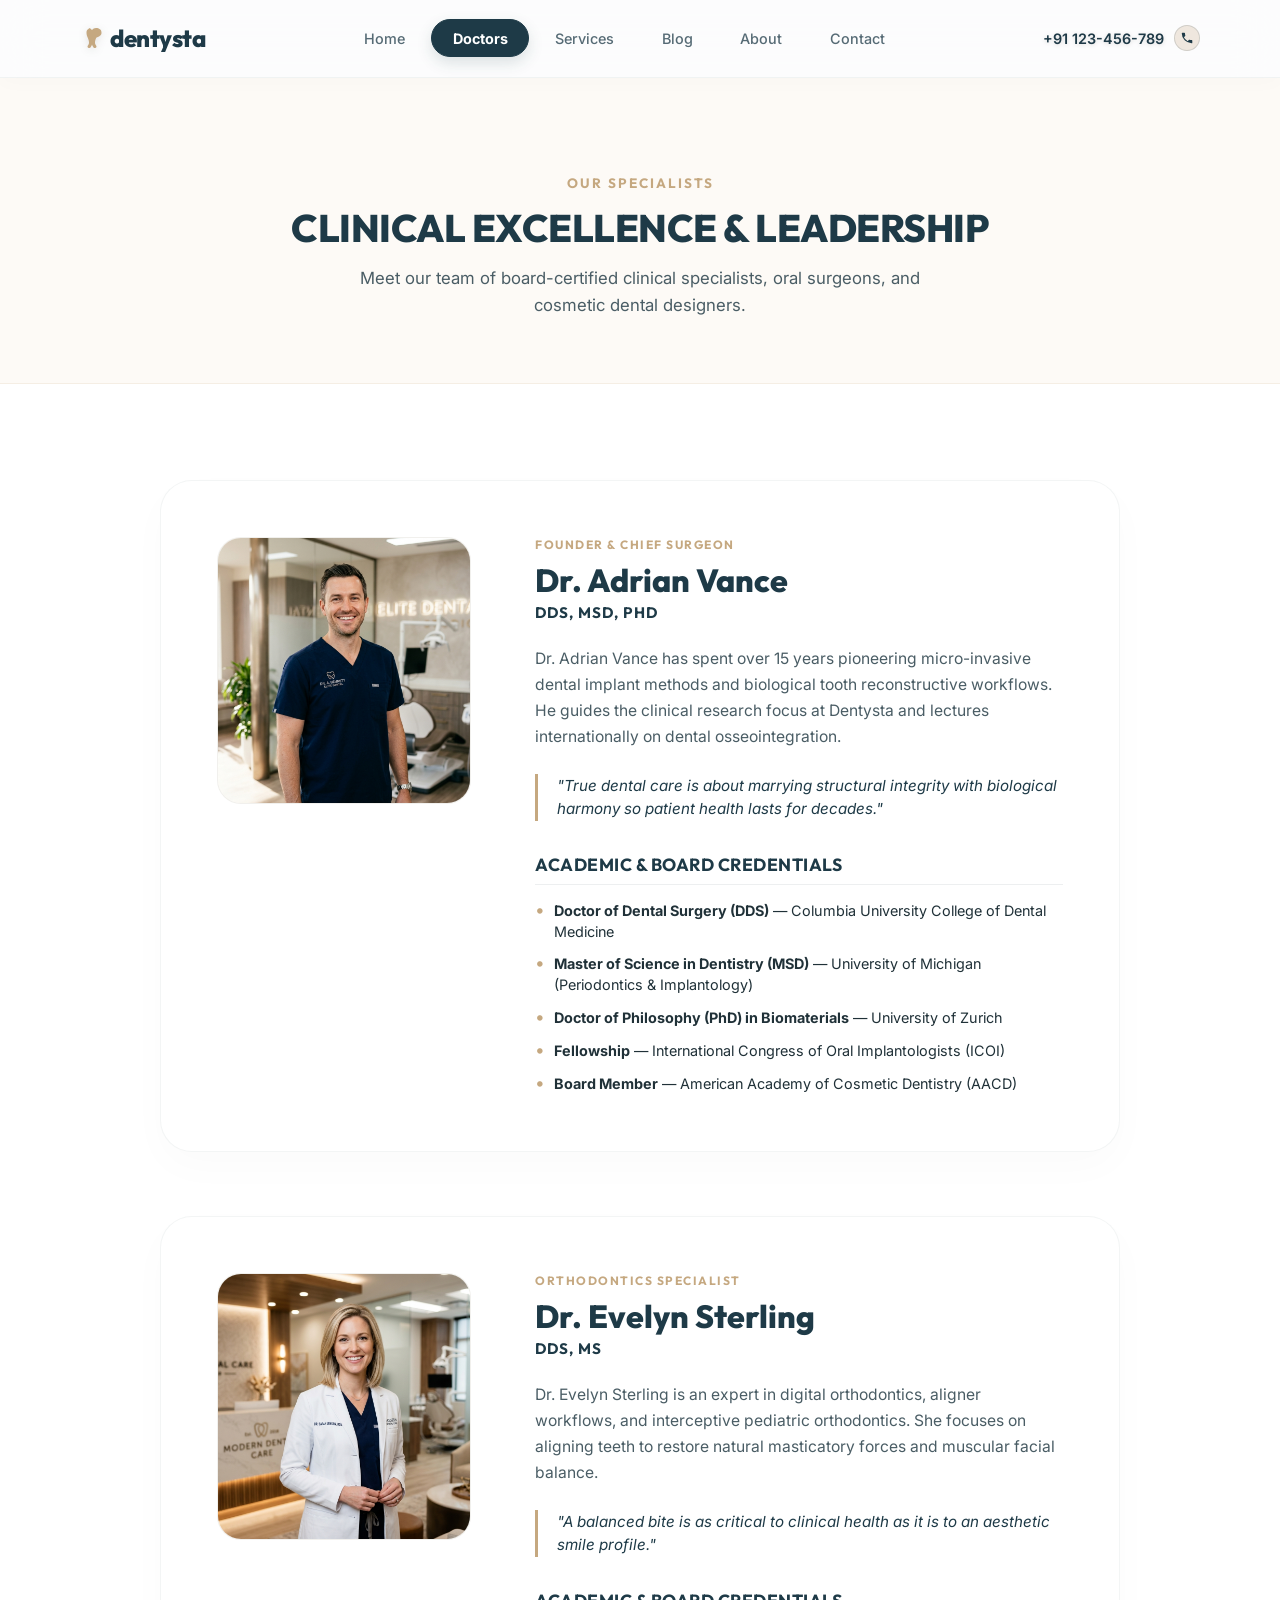
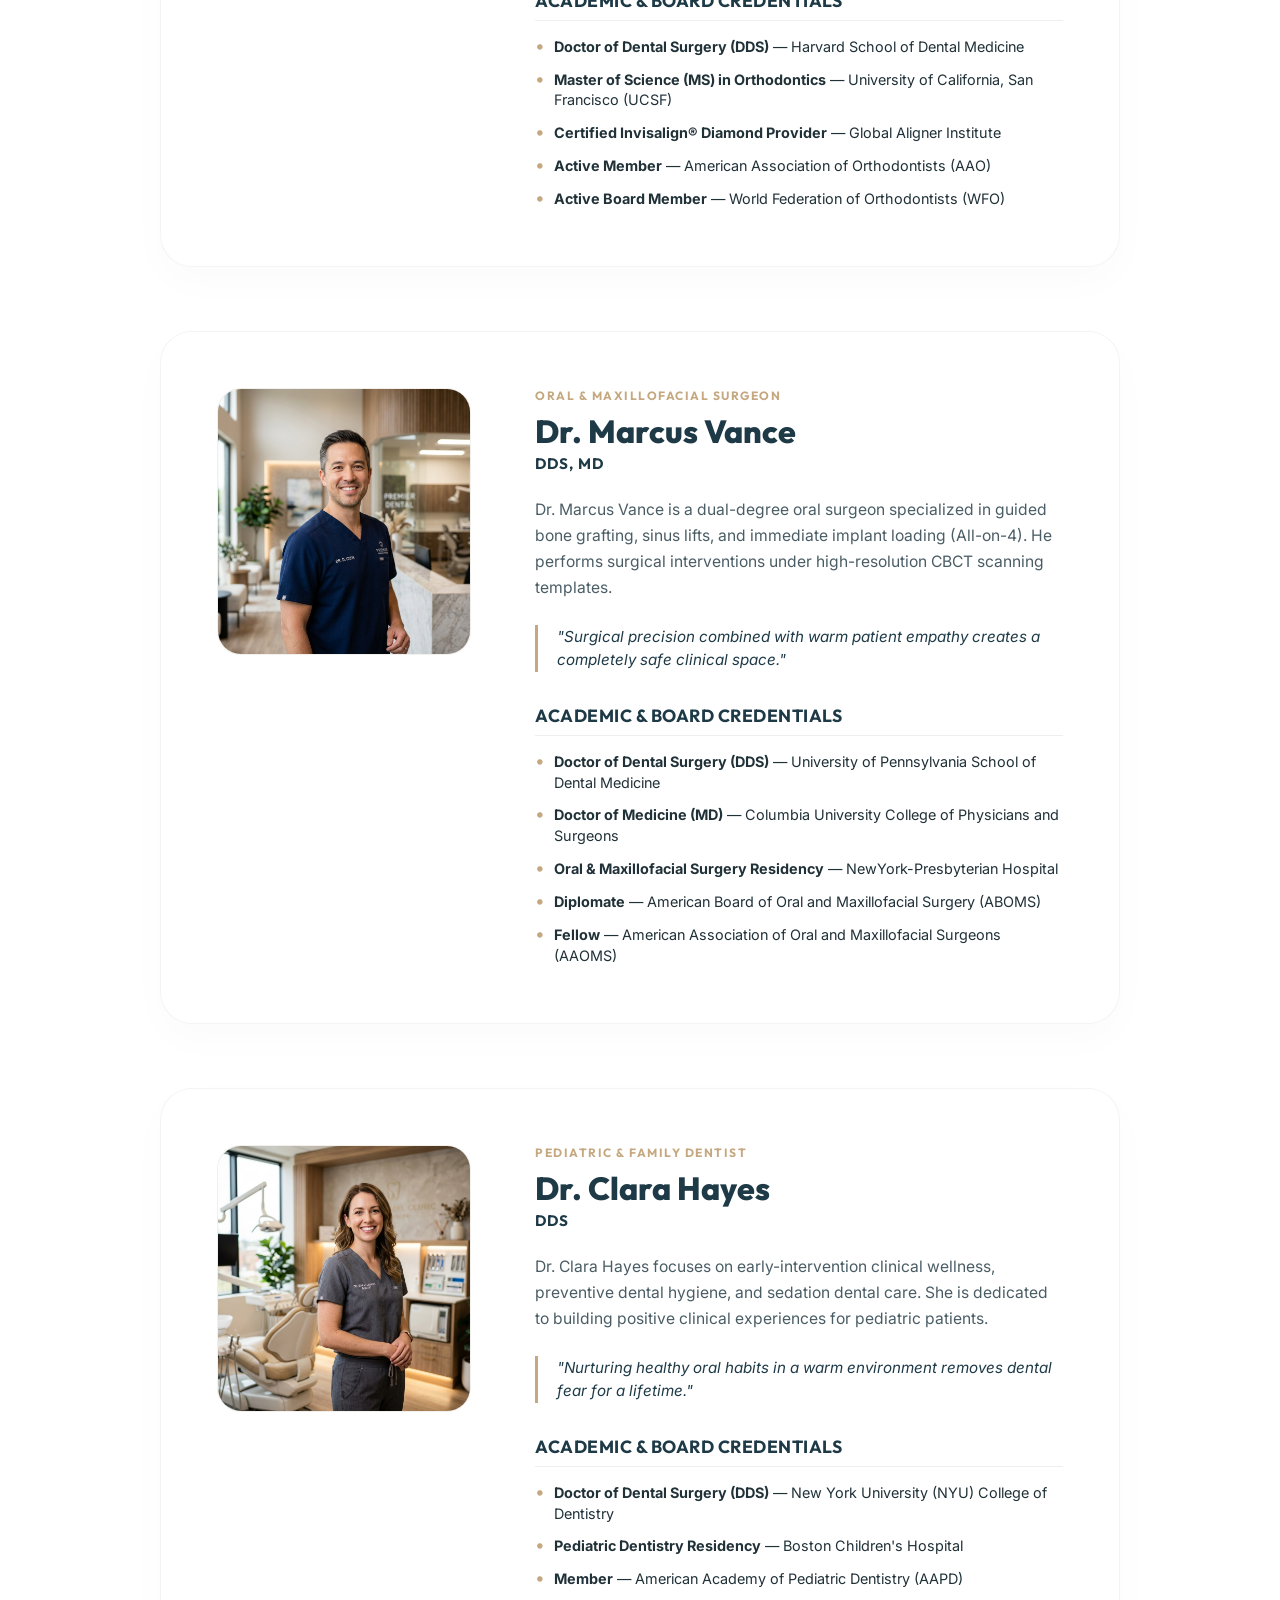
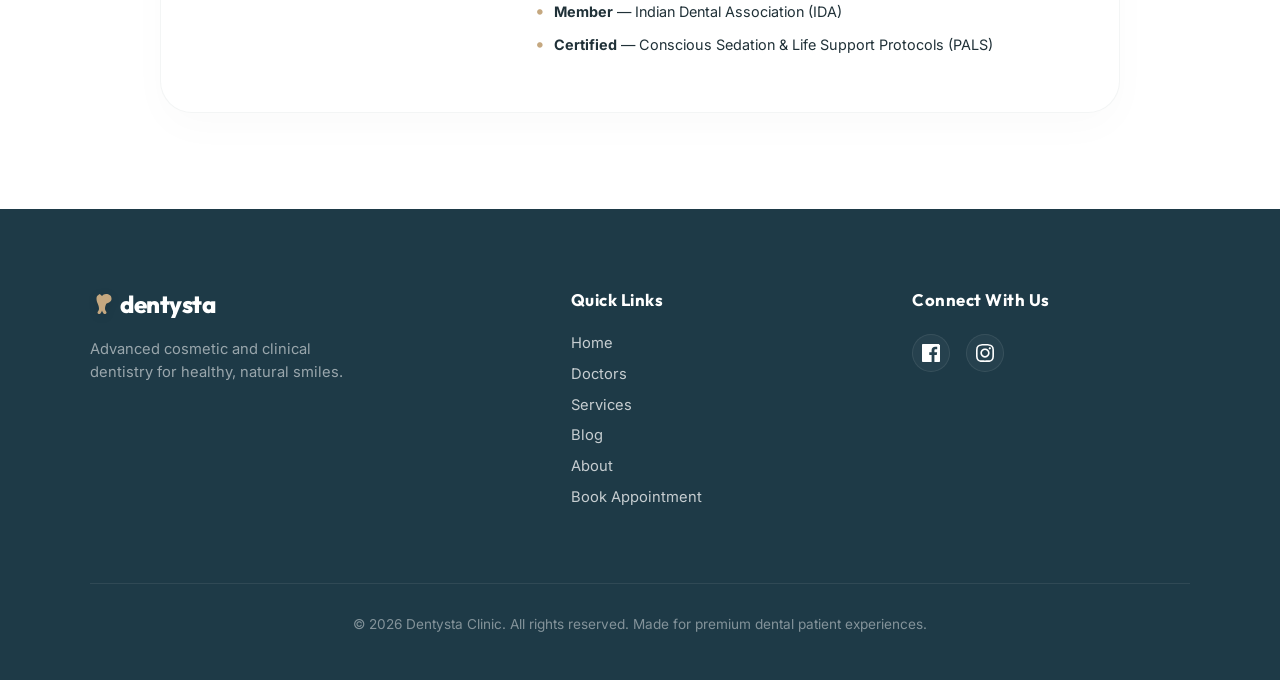
==== doctors.html @ 56e01660 "Add files via upload" ====
<!DOCTYPE html>
<html lang="en">
<head>
  <meta charset="UTF-8">
  <meta name="viewport" content="width=device-width, initial-scale=1.0">
  <title>Meet Our Specialists - Dentysta Clinic</title>
  <meta name="description" content="Meet our board-certified clinical specialists, prosthodontists, oral surgeons, and orthodontic realigners.">
  <!-- Google Fonts -->
  <link rel="preconnect" href="https://fonts.googleapis.com">
  <link rel="preconnect" href="https://fonts.gstatic.com" crossorigin>
  <link href="https://fonts.googleapis.com/css2?family=Inter:wght@400;500;600&family=Outfit:wght@400;500;600;700;800&display=swap" rel="stylesheet">
  <!-- CSS Stylesheet -->
  <link rel="stylesheet" href="style.css">
</head>
<body>
  <!-- Header Navigation -->
  <header class="hero-header light-header">
    <!-- Logo -->
    <a href="index.html#home" class="logo-wrapper" style="text-decoration: none;">
      <svg class="logo-icon" width="24" height="24" viewBox="0 0 24 24" fill="none" xmlns="http://www.w3.org/2000/svg">
        <path class="logo-stroke-path" d="M12 2c-3.16 0-5.5 1.63-5.5 4.5 0 2 .5 3.5 1.25 5.25.75 1.75 1.25 3.25 1.25 5.25 0 1.5-1.5 2.5-1.5 3.5 0 1 1 1.5 2 1.5s2-2 2.5-3.5c.5 1.5 1.5 3.5 2.5 3.5s2-.5 2-1.5c0-1-1.5-2-1.5-3.5 0-2 .5-3.5 1.25-5.25C21 10 21.5 8.5 21.5 6.5 21.5 3.63 19.16 2 16 2c-1.8 0-3 .8-4 2-1-1.2-2.2-2-4-2z" stroke="currentColor" stroke-width="1.8" stroke-linecap="round" stroke-linejoin="round"/>
      </svg>
      <span class="logo-text animate-text" style="color: var(--primary-color);">dentysta</span>
    </a>

    <!-- Navigation Pill -->
    <nav class="nav-pill">
      <a href="index.html#home" class="nav-link">Home</a>
      <a href="doctors.html" class="nav-link active">Doctors</a>
      <a href="index.html#services" class="nav-link">Services</a>
      <a href="index.html#blog" class="nav-link">Blog</a>
      <a href="index.html#about" class="nav-link">About</a>
      <a href="index.html#contact" class="nav-link">Contact</a>
    </nav>

    <!-- Contact Info -->
    <div class="contact-info">
      <a href="tel:+91123456789" class="contact-item" style="color: var(--primary-color);">
        <div class="contact-text-group">
          <span class="contact-label">+91 123-456-789</span>
        </div>
        <span class="contact-icon-wrapper" style="border-color: rgba(30, 58, 71, 0.15); color: var(--primary-color);">
          <svg class="contact-icon" width="14" height="14" viewBox="0 0 24 24" fill="currentColor" xmlns="http://www.w3.org/2000/svg">
            <path d="M6.62 10.79a15.09 15.09 0 0 0 6.59 6.59l2.2-2.2a1 1 0 0 1 1.11-.27c1.12.42 2.33.64 3.57.64a1 1 0 0 1 1 1V20a1 1 0 0 1-1 1A17 17 0 0 1 3 4a1 1 0 0 1 1-1h3.5a1 1 0 0 1 1 1c0 1.24.22 2.45.64 3.57a1 1 0 0 1-.27 1.11l-2.22 2.2z"/>
          </svg>
        </span>
      </a>
    </div>
  </header>

  <!-- Subpage Hero Banner -->
  <section class="subpage-hero">
    <div class="section-container">
      <span class="section-tag-gold">Our Specialists</span>
      <h1 class="subpage-title">CLINICAL EXCELLENCE & LEADERSHIP</h1>
      <p class="subpage-subtitle">Meet our team of board-certified clinical specialists, oral surgeons, and cosmetic dental designers.</p>
    </div>
  </section>

  <!-- Doctors Detailed List Section -->
  <section class="doctors-detail-section">
    <div class="section-container">
      <div class="doctors-detail-list">
        
        <!-- Doctor 1: Dr. Adrian Vance -->
        <div class="doctor-detail-card">
          <div class="dr-detail-img-wrapper">
            <img src="dentist_adrian.png" alt="Dr. Adrian Vance" class="dr-detail-img">
          </div>
          <div class="dr-detail-info">
            <span class="dr-detail-badge">Founder & Chief Surgeon</span>
            <h2>Dr. Adrian Vance</h2>
            <span class="dr-detail-degrees">DDS, MSD, PhD</span>
            
            <p class="dr-detail-bio">Dr. Adrian Vance has spent over 15 years pioneering micro-invasive dental implant methods and biological tooth reconstructive workflows. He guides the clinical research focus at Dentysta and lectures internationally on dental osseointegration.</p>
            
            <blockquote class="dr-detail-quote">
              "True dental care is about marrying structural integrity with biological harmony so patient health lasts for decades."
            </blockquote>
            
            <div class="dr-detail-credentials">
              <h3>Academic & Board Credentials</h3>
              <ul>
                <li><strong>Doctor of Dental Surgery (DDS)</strong> — Columbia University College of Dental Medicine</li>
                <li><strong>Master of Science in Dentistry (MSD)</strong> — University of Michigan (Periodontics & Implantology)</li>
                <li><strong>Doctor of Philosophy (PhD) in Biomaterials</strong> — University of Zurich</li>
                <li><strong>Fellowship</strong> — International Congress of Oral Implantologists (ICOI)</li>
                <li><strong>Board Member</strong> — American Academy of Cosmetic Dentistry (AACD)</li>
              </ul>
            </div>
          </div>
        </div>

        <!-- Doctor 2: Dr. Evelyn Sterling -->
        <div class="doctor-detail-card">
          <div class="dr-detail-img-wrapper">
            <img src="dentist_evelyn.png" alt="Dr. Evelyn Sterling" class="dr-detail-img">
          </div>
          <div class="dr-detail-info">
            <span class="dr-detail-badge">Orthodontics Specialist</span>
            <h2>Dr. Evelyn Sterling</h2>
            <span class="dr-detail-degrees">DDS, MS</span>
            
            <p class="dr-detail-bio">Dr. Evelyn Sterling is an expert in digital orthodontics, aligner workflows, and interceptive pediatric orthodontics. She focuses on aligning teeth to restore natural masticatory forces and muscular facial balance.</p>
            
            <blockquote class="dr-detail-quote">
              "A balanced bite is as critical to clinical health as it is to an aesthetic smile profile."
            </blockquote>
            
            <div class="dr-detail-credentials">
              <h3>Academic & Board Credentials</h3>
              <ul>
                <li><strong>Doctor of Dental Surgery (DDS)</strong> — Harvard School of Dental Medicine</li>
                <li><strong>Master of Science (MS) in Orthodontics</strong> — University of California, San Francisco (UCSF)</li>
                <li><strong>Certified Invisalign® Diamond Provider</strong> — Global Aligner Institute</li>
                <li><strong>Active Member</strong> — American Association of Orthodontists (AAO)</li>
                <li><strong>Active Board Member</strong> — World Federation of Orthodontists (WFO)</li>
              </ul>
            </div>
          </div>
        </div>

        <!-- Doctor 3: Dr. Marcus Vance -->
        <div class="doctor-detail-card">
          <div class="dr-detail-img-wrapper">
            <img src="dentist_marcus.png" alt="Dr. Marcus Vance" class="dr-detail-img">
          </div>
          <div class="dr-detail-info">
            <span class="dr-detail-badge">Oral & Maxillofacial Surgeon</span>
            <h2>Dr. Marcus Vance</h2>
            <span class="dr-detail-degrees">DDS, MD</span>
            
            <p class="dr-detail-bio">Dr. Marcus Vance is a dual-degree oral surgeon specialized in guided bone grafting, sinus lifts, and immediate implant loading (All-on-4). He performs surgical interventions under high-resolution CBCT scanning templates.</p>
            
            <blockquote class="dr-detail-quote">
              "Surgical precision combined with warm patient empathy creates a completely safe clinical space."
            </blockquote>
            
            <div class="dr-detail-credentials">
              <h3>Academic & Board Credentials</h3>
              <ul>
                <li><strong>Doctor of Dental Surgery (DDS)</strong> — University of Pennsylvania School of Dental Medicine</li>
                <li><strong>Doctor of Medicine (MD)</strong> — Columbia University College of Physicians and Surgeons</li>
                <li><strong>Oral & Maxillofacial Surgery Residency</strong> — NewYork-Presbyterian Hospital</li>
                <li><strong>Diplomate</strong> — American Board of Oral and Maxillofacial Surgery (ABOMS)</li>
                <li><strong>Fellow</strong> — American Association of Oral and Maxillofacial Surgeons (AAOMS)</li>
              </ul>
            </div>
          </div>
        </div>

        <!-- Doctor 4: Dr. Clara Hayes -->
        <div class="doctor-detail-card">
          <div class="dr-detail-img-wrapper">
            <img src="dentist_clara.png" alt="Dr. Clara Hayes" class="dr-detail-img">
          </div>
          <div class="dr-detail-info">
            <span class="dr-detail-badge">Pediatric & Family Dentist</span>
            <h2>Dr. Clara Hayes</h2>
            <span class="dr-detail-degrees">DDS</span>
            
            <p class="dr-detail-bio">Dr. Clara Hayes focuses on early-intervention clinical wellness, preventive dental hygiene, and sedation dental care. She is dedicated to building positive clinical experiences for pediatric patients.</p>
            
            <blockquote class="dr-detail-quote">
              "Nurturing healthy oral habits in a warm environment removes dental fear for a lifetime."
            </blockquote>
            
            <div class="dr-detail-credentials">
              <h3>Academic & Board Credentials</h3>
              <ul>
                <li><strong>Doctor of Dental Surgery (DDS)</strong> — New York University (NYU) College of Dentistry</li>
                <li><strong>Pediatric Dentistry Residency</strong> — Boston Children's Hospital</li>
                <li><strong>Member</strong> — American Academy of Pediatric Dentistry (AAPD)</li>
                <li><strong>Member</strong> — Indian Dental Association (IDA)</li>
                <li><strong>Certified</strong> — Conscious Sedation & Life Support Protocols (PALS)</li>
              </ul>
            </div>
          </div>
        </div>

      </div>
    </div>
  </section>

  <!-- Final Page Footer -->
  <footer class="main-footer">
    <div class="footer-container">
      <div class="footer-top">
        <div class="footer-brand">
          <a href="index.html#home" class="logo-wrapper" style="text-decoration: none;">
            <svg class="logo-icon" width="24" height="24" viewBox="0 0 24 24" fill="none" xmlns="http://www.w3.org/2000/svg">
              <path class="logo-stroke-path" d="M12 2c-3.16 0-5.5 1.63-5.5 4.5 0 2 .5 3.5 1.25 5.25.75 1.75 1.25 3.25 1.25 5.25 0 1.5-1.5 2.5-1.5 3.5 0 1 1 1.5 2 1.5s2-2 2.5-3.5c.5 1.5 1.5 3.5 2.5 3.5s2-.5 2-1.5c0-1-1.5-2-1.5-3.5 0-2 .5-3.5 1.25-5.25C21 10 21.5 8.5 21.5 6.5 21.5 3.63 19.16 2 16 2c-1.8 0-3 .8-4 2-1-1.2-2.2-2-4-2z" stroke="#c5a880" stroke-width="1.8" fill="#c5a880" stroke-linecap="round" stroke-linejoin="round"/>
            </svg>
            <span class="logo-text" style="color:#ffffff;">dentysta</span>
          </a>
          <p class="footer-tagline">Advanced cosmetic and clinical dentistry for healthy, natural smiles.</p>
        </div>
        
        <div class="footer-links">
          <h4>Quick Links</h4>
          <a href="index.html#home">Home</a>
          <a href="doctors.html">Doctors</a>
          <a href="index.html#services">Services</a>
          <a href="index.html#blog">Blog</a>
          <a href="index.html#about">About</a>
          <a href="index.html#book">Book Appointment</a>
        </div>

        <div class="footer-socials">
          <h4>Connect With Us</h4>
          <div class="social-icons">
            <a href="#" class="social-icon">
              <svg width="18" height="18" viewBox="0 0 24 24" fill="currentColor">
                <path d="M22.675 0h-21.35c-.732 0-1.325.593-1.325 1.325v21.351c0 .731.593 1.324 1.325 1.324h11.495v-9.294h-3.128v-3.622h3.128v-2.671c0-3.1 1.893-4.788 4.659-4.788 1.325 0 2.463.099 2.795.143v3.24l-1.918.001c-1.504 0-1.795.715-1.795 1.763v2.313h3.587l-.467 3.622h-3.12v9.293h6.116c.73 0 1.323-.593 1.323-1.325v-21.35c0-.732-.593 1.325-1.325-1.325z"/>
              </svg>
            </a>
            <a href="#" class="social-icon">
              <svg width="18" height="18" viewBox="0 0 24 24" fill="currentColor">
                <path d="M12 2.163c3.204 0 3.584.012 4.85.07 3.252.148 4.771 1.691 4.919 4.919.058 1.265.069 1.645.069 4.849 0 3.205-.012 3.584-.069 4.849-.149 3.225-1.664 4.771-4.919 4.919-1.266.058-1.644.07-4.85.07-3.204 0-3.584-.012-4.849-.07-3.26-.149-4.771-1.699-4.919-4.92-.058-1.265-.07-1.644-.07-4.849 0-3.204.013-3.583.07-4.849.149-3.227 1.664-4.771 4.919-4.919 1.266-.057 1.645-.069 4.849-.069zm0-2c-3.259 0-3.667.014-4.947.072-4.358.2-6.78 2.618-6.98 6.98-.059 1.281-.073 1.689-.073 4.948 0 3.259.014 3.668.072 4.948.2 4.358 2.618 6.78 6.98 6.98 1.281.058 1.689.072 4.948.072 3.259 0 3.668-.014 4.948-.072 4.354-.2 6.782-2.618 6.979-6.98.059-1.28.073-1.689.073-4.948 0-3.259-.014-3.667-.072-4.947-.196-4.354-2.617-6.78-6.979-6.98-1.281-.059-1.69-.073-4.949-.073zm0 5.838c-3.403 0-6.162 2.759-6.162 6.162s2.759 6.163 6.162 6.163 6.162-2.759 6.162-6.163c0-3.403-2.759-6.162-6.162-6.162zm0 10.162c-2.209 0-4-1.79-4-4 0-2.209 1.791-4 4-4s4 1.791 4 4c0 2.21-1.791 4-4 4zm6.406-11.845c-.796 0-1.441.645-1.441 1.44s.645 1.44 1.441 1.44c.795 0 1.439-.645 1.439-1.44s-.644-1.44-1.439-1.44z"/>
            </svg>
          </a>
        </div>
      </div>
    </div>
    <div class="footer-bottom">
      <p>&copy; 2026 Dentysta Clinic. All rights reserved. Made for premium dental patient experiences.</p>
    </div>
  </div>
</footer>
</body>
</html>
---- style.css ----
/* CSS Reset & Variable Definitions */
:root {
  --primary-color: #1e3a47; /* Dark teal/slate blue */
  --highlight-color: #2b3e42; /* Dark contrast color for 'SMILE' */
  --text-dark: #203138; /* Slate dark teal for description */
  --text-muted: #4a5d65; /* Medium slate teal for labels */
  --white: #ffffff;
  --nav-link-color: #1e293b;
  --transition-bezier: cubic-bezier(0.16, 1, 0.3, 1);
  --accent-gold: #c5a880; /* Luxurious Champagne Gold */
  --accent-hover: #b09168; /* Darker Gold Hover */
  --bg-cream: #fdfaf6; /* Cream color */
}

html {
  scroll-behavior: smooth;
}

* {
  margin: 0;
  padding: 0;
  box-sizing: border-box;
}

body {
  font-family: 'Inter', sans-serif;
  overflow-x: hidden;
  background-color: #f3f4f6;
  -webkit-font-smoothing: antialiased;
  -moz-osx-font-smoothing: grayscale;
}

/* Hero Section Base */
.hero-section {
  position: relative;
  width: 100vw;
  min-height: 100vh;
  display: flex;
  flex-direction: column;
  justify-content: space-between;
  padding: 2rem 5rem 3rem 5rem;
  overflow: hidden;
}

.hero-section::before {
  content: "";
  position: absolute;
  top: -5%;
  left: -5%;
  width: 110%;
  height: 110%;
  background-image: 
    linear-gradient(90deg, rgba(255, 255, 255, 0.15) 0%, rgba(255, 255, 255, 0.05) 60%, rgba(255, 255, 255, 0) 100%),
    url('background.png');
  background-size: cover;
  background-position: center;
  background-repeat: no-repeat;
  z-index: 1;
  opacity: 0;
  filter: blur(25px);
  transform: scale(1.04);
  animation: blurRevealBackground 1.8s cubic-bezier(0.25, 0.46, 0.45, 0.94) 0.3s forwards;
  will-change: filter, opacity, transform;
}

/* Header Styling */
.hero-header {
  position: fixed;
  top: 0;
  left: 0;
  width: 100%;
  display: flex;
  justify-content: space-between;
  align-items: center;
  z-index: 1000;
  opacity: 0;
  filter: blur(12px);
  transform: translateY(-10px);
  animation: blurRevealHeader 1.2s cubic-bezier(0.16, 1, 0.3, 1) 0s forwards;
  background: rgba(253, 251, 247, 0.08);
  backdrop-filter: blur(20px);
  -webkit-backdrop-filter: blur(20px);
  border: none;
  border-bottom: 1px solid rgba(253, 251, 247, 0.15);
  padding: 1.2rem 5rem;
  border-radius: 0 0 16px 16px;
  box-shadow: 0 8px 32px rgba(0, 0, 0, 0.02);
  will-change: filter, opacity, transform;
  transition: background 0.3s ease, border-bottom-color 0.3s ease, box-shadow 0.3s ease, padding 0.3s ease, border-radius 0.3s ease;
}

.hero-header.scrolled {
  background: rgba(30, 58, 71, 0.75);
  backdrop-filter: blur(20px);
  -webkit-backdrop-filter: blur(20px);
  border-bottom-color: rgba(197, 168, 128, 0.25);
  box-shadow: 0 10px 30px rgba(0, 0, 0, 0.08);
  padding-top: 0.8rem;
  padding-bottom: 0.8rem;
  border-radius: 0;
}

/* Logo */
.logo-wrapper {
  display: flex;
  align-items: center;
  gap: 0.4rem;
  color: #fdfaf6;
  cursor: pointer;
  transition: transform 0.2s ease;
}

.logo-wrapper:hover {
  transform: scale(1.02);
}

.logo-icon {
  filter: drop-shadow(0 2px 4px rgba(0,0,0,0.1));
}

.logo-stroke-path {
  stroke-dasharray: 120;
  stroke-dashoffset: 120;
  animation: drawLogo 2.2s cubic-bezier(0.4, 0, 0.2, 1) forwards;
}

.logo-text {
  font-family: 'Outfit', sans-serif;
  font-weight: 800;
  font-size: 1.5rem;
  letter-spacing: -0.5px;
}

.logo-text.animate-text {
  opacity: 0;
  transform: translateX(-4px);
  animation: fadeInText 0.8s cubic-bezier(0.16, 1, 0.3, 1) 1.2s forwards;
}

@keyframes drawLogo {
  0% {
    stroke-dashoffset: 120;
    fill: rgba(253, 250, 246, 0);
    stroke: rgba(197, 168, 128, 0.95);
  }
  60% {
    stroke-dashoffset: 0;
    fill: rgba(253, 250, 246, 0);
    stroke: rgba(197, 168, 128, 0.95);
  }
  100% {
    stroke-dashoffset: 0;
    fill: rgba(197, 168, 128, 1);
    stroke: rgba(197, 168, 128, 0);
  }
}

@keyframes fadeInText {
  to {
    opacity: 1;
    transform: translateX(0);
  }
}

/* Navigation Pill */
.nav-pill {
  display: flex;
  align-items: center;
  gap: 0.25rem;
  background: transparent;
  backdrop-filter: none;
  -webkit-backdrop-filter: none;
  border: none;
  padding: 0;
  box-shadow: none;
}

.nav-link {
  font-family: 'Inter', sans-serif;
  font-size: 0.9rem;
  font-weight: 500;
  color: rgba(253, 251, 247, 0.85);
  text-decoration: none;
  padding: 0.6rem 1.3rem;
  border-radius: 9999px;
  border: 1px solid transparent;
  transition: all 0.4s var(--transition-bezier);
}

.nav-link.active {
  background: var(--accent-gold);
  color: var(--primary-color) !important;
  font-weight: 700;
  box-shadow: 0 6px 15px rgba(197, 168, 128, 0.25);
  border-color: var(--accent-gold);
}

.nav-link:hover:not(.active) {
  background: rgba(253, 251, 247, 0.12);
  color: var(--accent-gold) !important;
  border-color: rgba(197, 168, 128, 0.3);
  transform: translateY(-2px);
  box-shadow: 0 4px 12px rgba(0, 0, 0, 0.05);
}

/* Subpage Light Header Override */
.light-header {
  position: sticky !important;
  top: 0 !important;
  background: rgba(255, 255, 255, 0.75) !important;
  backdrop-filter: blur(20px) !important;
  -webkit-backdrop-filter: blur(20px) !important;
  border-bottom: 1px solid rgba(30, 58, 71, 0.05) !important;
  z-index: 1000 !important;
  animation: none !important;
  opacity: 1 !important;
  filter: none !important;
  transform: none !important;
  border-radius: 0 !important;
  box-shadow: 0 4px 20px rgba(0, 0, 0, 0.02) !important;
}

.light-header .logo-wrapper {
  color: var(--primary-color) !important;
}

.light-header .logo-icon {
  fill: var(--primary-color);
}

.light-header .nav-link {
  color: rgba(30, 58, 71, 0.75);
}

.light-header .nav-link.active {
  background: var(--primary-color);
  color: var(--white) !important;
  border-color: var(--primary-color);
  box-shadow: 0 6px 15px rgba(30, 58, 71, 0.15);
}

.light-header .nav-link:hover:not(.active) {
  background: rgba(30, 58, 71, 0.06);
  color: var(--primary-color) !important;
  border-color: rgba(30, 58, 71, 0.15);
}

.light-header .contact-item {
  color: var(--primary-color) !important;
}

.light-header .contact-icon-wrapper {
  border-color: rgba(30, 58, 71, 0.15) !important;
  color: var(--primary-color) !important;
}

/* Contact Info (Top Right) */
.contact-info {
  display: flex;
  flex-direction: column;
  align-items: flex-end;
  gap: 0.2rem;
  font-family: 'Inter', sans-serif;
}

.contact-item {
  display: flex;
  align-items: center;
  justify-content: flex-end;
  gap: 0.6rem;
  text-decoration: none;
  color: #fdfaf6;
  font-size: 0.9rem;
  font-weight: 600;
  transition: all 0.3s var(--transition-bezier);
  text-shadow: 0 1px 4px rgba(0, 0, 0, 0.15);
}

.contact-item:hover {
  color: #c5a880;
  transform: translateX(-3px);
}

.contact-icon-wrapper {
  display: flex;
  align-items: center;
  justify-content: center;
  width: 26px;
  height: 26px;
  border-radius: 50%;
  background: rgba(197, 168, 128, 0.25);
  color: #fdfaf6;
  border: 1px solid rgba(197, 168, 128, 0.4);
  transition: all 0.3s var(--transition-bezier);
}

.contact-item:hover .contact-icon-wrapper {
  background: #c5a880;
  color: #4a3225;
  border-color: #c5a880;
  box-shadow: 0 0 10px rgba(197, 168, 128, 0.4);
}

/* Hero Content Area */
.hero-content {
  position: relative;
  max-width: 650px;
  margin-top: 8.5rem;
  margin-bottom: auto;
  display: flex;
  flex-direction: column;
  align-items: flex-start;
  z-index: 5;
  opacity: 0;
  filter: blur(15px);
  transform: translateY(15px);
  animation: blurRevealContent 1.5s cubic-bezier(0.16, 1, 0.3, 1) 0.05s forwards;
  will-change: filter, opacity, transform;
}

.hero-title {
  font-family: 'Outfit', sans-serif;
  font-size: 4.2rem;
  font-weight: 800;
  line-height: 1.05;
  color: var(--white);
  letter-spacing: -1.5px;
  margin-bottom: 1.5rem;
  text-shadow: 0 2px 20px rgba(0, 0, 0, 0.05);
}

.hero-title .highlight {
  color: var(--highlight-color);
  position: relative;
  display: inline-block;
}

/* Liquid Text Morph Styles */
.morph-container {
  display: inline-grid !important;
  justify-items: center;
  align-items: center;
  filter: url(#goo);
  vertical-align: bottom;
}

.morph-text {
  grid-area: 1 / 1 / 2 / 2;
  color: var(--highlight-color);
  opacity: 0;
  filter: blur(8px);
  transform: scale(0.9);
  animation: morphCycle 9s infinite ease-in-out;
  white-space: nowrap;
}

.morph-text.text-1 {
  animation-delay: 0s;
}

.morph-text.text-2 {
  animation-delay: 3s;
}

.morph-text.text-3 {
  animation-delay: 6s;
}

@keyframes morphCycle {
  0%, 100% {
    opacity: 0;
    filter: blur(10px);
    transform: scale(0.9);
  }
  8%, 28% {
    opacity: 1;
    filter: blur(0px);
    transform: scale(1);
  }
  36%, 92% {
    opacity: 0;
    filter: blur(10px);
    transform: scale(0.9);
  }
}

.hero-subtitle {
  font-family: 'Inter', sans-serif;
  font-size: 1.15rem;
  font-weight: 500;
  color: var(--text-dark);
  line-height: 1.6;
  margin-bottom: 2.2rem;
  max-width: 500px;
}

/* CTA Button */
.cta-button {
  position: relative;
  overflow: hidden;
  display: inline-flex;
  align-items: center;
  gap: 0.85rem;
  background: var(--white);
  color: var(--primary-color);
  text-decoration: none;
  font-family: 'Inter', sans-serif;
  font-size: 0.95rem;
  font-weight: 600;
  padding: 0.5rem 0.5rem 0.5rem 1.6rem;
  border-radius: 9999px;
  box-shadow: 0 10px 35px rgba(0, 0, 0, 0.08), inset 0 -2px 0 rgba(0,0,0,0.02);
  transition: all 0.4s var(--transition-bezier);
  z-index: 1;
}

/* Glass shine overlay */
.cta-button::before {
  content: '';
  position: absolute;
  top: 0;
  left: -100%;
  width: 50%;
  height: 100%;
  background: linear-gradient(
    90deg,
    rgba(255, 255, 255, 0) 0%,
    rgba(255, 255, 255, 0.4) 50%,
    rgba(255, 255, 255, 0) 100%
  );
  transform: skewX(-25deg);
  transition: none;
  z-index: -1;
}

.cta-button:hover {
  background: var(--primary-color);
  color: var(--white);
  transform: translateY(-4px) scale(1.02);
  box-shadow: 0 18px 40px rgba(30, 58, 71, 0.25), 0 0 0 1px rgba(30, 58, 71, 0.1);
}

.cta-button:hover::before {
  left: 150%;
  transition: left 0.8s cubic-bezier(0.16, 1, 0.3, 1);
}

.cta-arrow {
  display: flex;
  align-items: center;
  justify-content: center;
  width: 34px;
  height: 34px;
  border-radius: 50%;
  background: var(--primary-color);
  color: var(--white);
  transition: all 0.4s var(--transition-bezier);
}

.cta-button:hover .cta-arrow {
  transform: translateX(2px) scale(1.05) rotate(-45deg);
  background: var(--white);
  color: var(--primary-color);
  box-shadow: 0 0 10px rgba(255, 255, 255, 0.2);
}

.cta-button:active {
  transform: translateY(-1px) scale(0.98);
}

/* Stats Bar Bottom styling */
.stats-bar-wrapper {
  position: relative;
  width: 100%;
  display: flex;
  justify-content: center;
  margin-top: 4rem;
  z-index: 10;
  opacity: 0;
  filter: blur(15px);
  transform: translateY(15px);
  animation: blurRevealStats 1.6s cubic-bezier(0.16, 1, 0.3, 1) 0.1s forwards;
  will-change: filter, opacity, transform;
}

.stats-bar {
  display: flex;
  align-items: center;
  justify-content: space-between;
  width: 100%;
  max-width: 1050px;
  background: linear-gradient(135deg, rgba(255, 255, 255, 0.5) 0%, rgba(253, 250, 245, 0.28) 100%);
  backdrop-filter: blur(24px) saturate(110%);
  -webkit-backdrop-filter: blur(24px) saturate(110%);
  border: 1px solid rgba(197, 168, 128, 0.35);
  padding: 1.4rem 4rem;
  border-radius: 30px;
  box-shadow: 0 20px 50px rgba(30, 58, 71, 0.05), inset 0 1px 1px rgba(255, 255, 255, 0.6);
  transition: border-color 0.4s ease, box-shadow 0.4s ease;
}

.stats-bar:hover {
  border-color: rgba(197, 168, 128, 0.6);
  box-shadow: 0 25px 60px rgba(30, 58, 71, 0.09), inset 0 1px 1px rgba(255, 255, 255, 0.75);
}

.stat-item {
  display: flex;
  flex-direction: column;
  align-items: center;
  text-align: center;
  flex: 1;
  transition: transform 0.4s var(--transition-bezier);
}

.stat-item:hover {
  transform: translateY(-5px);
}

.stat-number {
  font-family: 'Outfit', sans-serif;
  font-size: 2.7rem;
  font-weight: 800;
  color: var(--primary-color);
  line-height: 1;
  margin-bottom: 0.3rem;
  letter-spacing: -0.5px;
  transition: color 0.3s ease, text-shadow 0.3s ease;
}

.stat-item:hover .stat-number {
  color: var(--accent-gold);
  text-shadow: 0 4px 15px rgba(197, 168, 128, 0.25);
}

.stat-label {
  font-family: 'Inter', sans-serif;
  font-size: 0.85rem;
  font-weight: 600;
  color: var(--text-muted);
  text-transform: uppercase;
  letter-spacing: 0.5px;
  transition: color 0.3s ease;
}

.stat-item:hover .stat-label {
  color: var(--primary-color);
}

.stat-item-divider {
  width: 1px;
  height: 40px;
  background: linear-gradient(to bottom, rgba(197, 168, 128, 0.1) 0%, rgba(197, 168, 128, 0.45) 50%, rgba(197, 168, 128, 0.1) 100%);
  margin: 0 1.5rem;
}

/* Animations */
@keyframes blurRevealHeader {
  from {
    opacity: 0;
    filter: blur(12px);
    transform: translateY(-10px);
  }
  to {
    opacity: 1;
    filter: blur(0px);
    transform: translateY(0);
  }
}

@keyframes blurRevealContent {
  from {
    opacity: 0;
    filter: blur(15px);
    transform: translateY(15px);
  }
  to {
    opacity: 1;
    filter: blur(0px);
    transform: translateY(0);
  }
}

@keyframes blurRevealStats {
  from {
    opacity: 0;
    filter: blur(15px);
    transform: translateY(15px);
  }
  to {
    opacity: 1;
    filter: blur(0px);
    transform: translateY(0);
  }
}

@keyframes blurRevealBackground {
  from {
    opacity: 0;
    filter: blur(25px);
    transform: scale(1.04);
  }
  to {
    opacity: 1;
    filter: blur(0px);
    transform: scale(1);
  }
}

/* Before/After Section */
.before-after-section {
  padding: 6rem 2rem;
  background-color: #ffffff;
  display: flex;
  justify-content: center;
  align-items: center;
}

.section-container {
  width: 100%;
  max-width: 1100px;
  display: flex;
  flex-direction: column;
  align-items: center;
  text-align: center;
}

.section-title {
  font-family: 'Outfit', sans-serif;
  font-size: 2.8rem;
  font-weight: 800;
  color: var(--primary-color);
  letter-spacing: -1px;
  margin-bottom: 0.8rem;
}

.section-title .text-highlight {
  color: #2a5264;
}

.section-subtitle {
  font-family: 'Inter', sans-serif;
  font-size: 1.05rem;
  color: var(--text-muted);
  max-width: 600px;
  line-height: 1.6;
  margin-bottom: 3.5rem;
}

.comparison-container {
  position: relative;
  width: 100%;
  max-width: 800px;
  aspect-ratio: 16 / 9;
  border-radius: 20px;
  overflow: hidden;
  box-shadow: 0 20px 50px rgba(0, 0, 0, 0.08);
  border: 1px solid rgba(0,0,0,0.05);
}

.comparison-container .img-wrapper {
  position: absolute;
  top: 0;
  left: 0;
  width: 100%;
  height: 100%;
  user-select: none;
}

.comparison-container .img-wrapper img {
  width: 100%;
  height: 100%;
  object-fit: cover;
  display: block;
}

.after-wrapper {
  clip-path: inset(0 0 0 50%);
  z-index: 2;
}

.label-tag {
  position: absolute;
  bottom: 20px;
  padding: 0.5rem 1rem;
  font-family: 'Outfit', sans-serif;
  font-size: 0.9rem;
  font-weight: 700;
  text-transform: uppercase;
  border-radius: 8px;
  color: var(--white);
  box-shadow: 0 4px 15px rgba(0,0,0,0.15);
  backdrop-filter: blur(10px);
  -webkit-backdrop-filter: blur(10px);
  z-index: 3;
}

.before-tag {
  left: 20px;
  background: rgba(0, 0, 0, 0.5);
  border: 1px solid rgba(255,255,255,0.1);
}

.after-tag {
  right: 20px;
  background: rgba(30, 58, 71, 0.7);
  border: 1px solid rgba(255,255,255,0.15);
}

/* Range Input Slider Styling */
.comparison-container .slider {
  position: absolute;
  -webkit-appearance: none;
  appearance: none;
  width: 100%;
  height: 100%;
  background: transparent;
  outline: none;
  margin: 0;
  z-index: 5;
  cursor: ew-resize;
}

.comparison-container .slider::-webkit-slider-thumb {
  -webkit-appearance: none;
  appearance: none;
  width: 4px;
  height: 800px;
  background: var(--white);
  cursor: ew-resize;
  box-shadow: 0 0 10px rgba(0,0,0,0.3);
}

.comparison-container .slider::-moz-range-thumb {
  width: 4px;
  height: 800px;
  background: var(--white);
  cursor: ew-resize;
  border: none;
  box-shadow: 0 0 10px rgba(0,0,0,0.3);
}

.slider-button {
  position: absolute;
  top: 50%;
  left: 50%;
  transform: translate(-50%, -50%);
  width: 44px;
  height: 44px;
  border-radius: 50%;
  background: var(--white);
  color: var(--primary-color);
  box-shadow: 0 4px 15px rgba(0,0,0,0.2);
  display: flex;
  align-items: center;
  justify-content: center;
  pointer-events: none;
  z-index: 6;
  border: 2px solid rgba(30, 58, 71, 0.1);
  transition: transform 0.1s ease, background 0.2s ease;
}

.comparison-container:hover .slider-button {
  background: #f8fafc;
  transform: translate(-50%, -50%) scale(1.08);
}

/* Pinned Journey Section */
.journey-section {
  padding: 8rem 2rem;
  background-color: #f8fafc;
  display: flex;
  justify-content: center;
}

.journey-container {
  display: flex;
  width: 100%;
  max-width: 1100px;
  gap: 6rem;
  position: relative;
}

.journey-left {
  flex: 1.2;
}

.journey-right {
  flex: 0.8;
  position: relative;
  min-height: 500px;
}

.journey-title {
  font-family: 'Outfit', sans-serif;
  font-size: 2.8rem;
  font-weight: 800;
  color: var(--primary-color);
  letter-spacing: -1px;
  margin-bottom: 0.8rem;
  text-align: left;
}

.journey-title .text-highlight {
  color: #2a5264;
}

.journey-subtitle {
  font-family: 'Inter', sans-serif;
  font-size: 1.05rem;
  color: var(--text-muted);
  line-height: 1.6;
  margin-bottom: 4rem;
  text-align: left;
}

.journey-steps {
  display: flex;
  flex-direction: column;
}

.journey-step {
  padding: 2.5rem 0;
  border-bottom: 1px solid rgba(0,0,0,0.06);
  margin-bottom: 8vh;
  opacity: 0.35;
  transform: translateY(20px);
  transition: all 0.6s ease;
}

.journey-step.active {
  opacity: 1;
  transform: translateY(0);
  border-bottom-color: var(--primary-color);
}

.step-num {
  font-family: 'Outfit', sans-serif;
  font-size: 1.2rem;
  font-weight: 700;
  color: #2a5264;
  display: block;
  margin-bottom: 0.5rem;
}

.step-title {
  font-family: 'Outfit', sans-serif;
  font-size: 1.8rem;
  font-weight: 700;
  color: var(--primary-color);
  margin-bottom: 0.8rem;
}

.step-desc {
  font-family: 'Inter', sans-serif;
  font-size: 1rem;
  color: var(--text-muted);
  line-height: 1.6;
}

/* Pinned Card Container */
.journey-pinned-card {
  position: -webkit-sticky;
  position: sticky;
  top: 20vh;
  width: 100%;
  height: 400px;
  background: var(--white);
  border-radius: 24px;
  box-shadow: 0 20px 50px rgba(30, 58, 71, 0.08);
  border: 1px solid rgba(30, 58, 71, 0.05);
  overflow: hidden;
}

.card-visual {
  position: absolute;
  top: 0;
  left: 0;
  width: 100%;
  height: 100%;
  padding: 3rem 2.5rem;
  display: flex;
  flex-direction: column;
  align-items: center;
  text-align: center;
  justify-content: center;
  opacity: 0;
  transform: scale(0.95) translateY(10px);
  pointer-events: none;
  transition: all 0.6s cubic-bezier(0.16, 1, 0.3, 1);
}

.card-visual.active {
  opacity: 1;
  transform: scale(1) translateY(0);
  pointer-events: auto;
}

.visual-badge {
  background: rgba(30, 58, 71, 0.06);
  color: var(--primary-color);
  font-family: 'Outfit', sans-serif;
  font-weight: 700;
  font-size: 0.8rem;
  text-transform: uppercase;
  padding: 0.4rem 1rem;
  border-radius: 9999px;
  margin-bottom: 1.5rem;
  letter-spacing: 0.5px;
}

.visual-placeholder {
  width: 90px;
  height: 90px;
  border-radius: 50%;
  display: flex;
  align-items: center;
  justify-content: center;
  margin-bottom: 2rem;
}

.icon-consultation {
  background: #eff6ff;
  color: #2563eb;
}

.icon-planning {
  background: #ecfdf5;
  color: #10b981;
}

.icon-care {
  background: #fdf2f8;
  color: #db2777;
}

.card-visual h4 {
  font-family: 'Outfit', sans-serif;
  font-size: 1.5rem;
  font-weight: 700;
  color: var(--primary-color);
  margin-bottom: 0.5rem;
}

.card-visual p {
  font-family: 'Inter', sans-serif;
  font-size: 0.95rem;
  color: var(--text-muted);
  line-height: 1.5;
  max-width: 280px;
}

/* Responsiveness for Journey split screen */
@media (max-width: 992px) {
  .journey-container {
    flex-direction: column;
    gap: 3rem;
  }
  
  .journey-right {
    min-height: auto;
    height: auto;
  }
  
  .journey-pinned-card {
    position: relative;
    top: 0;
    height: 350px;
  }
  
  .journey-step {
    margin-bottom: 4rem;
    opacity: 1;
    transform: none;
  }
}

/* Responsive Media Queries */
@media (max-width: 1200px) {
  .hero-section {
    padding: 2rem 3rem 3rem 3rem;
  }
  .hero-header {
    padding: 1.2rem 3rem;
  }
  .hero-title {
    font-size: 3.8rem;
  }
}

@media (max-width: 992px) {
  .hero-header {
    flex-wrap: wrap;
    gap: 1.5rem;
  }
  .contact-info {
    order: 3;
    flex-direction: row;
    justify-content: flex-start;
    width: 100%;
    gap: 1.5rem;
  }
  .contact-item {
    font-size: 0.88rem;
  }
  .hero-content {
    margin-top: 7.5rem;
  }
  .hero-title {
    font-size: 3.4rem;
  }
  .stats-bar {
    padding: 1.2rem 2.5rem;
  }
  .stat-number {
    font-size: 2.2rem;
  }
}

@media (max-width: 768px) {
  .hero-section {
    padding: 1.5rem 1.5rem 2.5rem 1.5rem;
    min-height: auto;
  }
  .hero-header {
    flex-direction: column;
    align-items: flex-start;
    gap: 1.2rem;
    border-radius: 0 0 16px 16px;
    padding: 1.2rem 1.5rem;
  }
  .logo-wrapper {
    margin-bottom: 0.2rem;
  }
  .nav-pill {
    width: 100%;
    justify-content: space-around;
    padding: 0.3rem;
  }
  .nav-link {
    padding: 0.5rem 0.8rem;
    font-size: 0.85rem;
  }
  .contact-info {
    flex-direction: column;
    align-items: flex-start;
    gap: 0.4rem;
  }
  .contact-item {
    font-size: 0.85rem;
  }
  .hero-content {
    margin-top: 5.5rem;
    max-width: 100%;
  }
  .hero-title {
    font-size: 2.6rem;
    letter-spacing: -1px;
  }
  .hero-subtitle {
    font-size: 1rem;
    margin-bottom: 1.8rem;
  }
  .stats-bar-wrapper {
    margin-top: 3rem;
  }
  .stats-bar {
    flex-wrap: wrap;
    gap: 1.5rem 0;
    padding: 1.5rem;
    border-radius: 20px;
  }
  .stat-item {
    flex: 0 0 50%;
  }
  .stat-item-divider {
    display: none;
  }
  .stat-number {
    font-size: 2rem;
  }
  .stat-label {
    font-size: 0.8rem;
  }
}

@media (max-width: 480px) {
  .nav-pill {
    flex-wrap: wrap;
    border-radius: 16px;
    justify-content: center;
    gap: 0.2rem;
  }
  .nav-link {
    padding: 0.4rem 0.6rem;
    font-size: 0.8rem;
  }
  .hero-title {
    font-size: 2.1rem;
  }
  .stat-item {
    flex: 0 0 100%;
  }
}

/* ==========================================
   Section Subtitle Tag & General Aesthetics
   ========================================== */
.section-tag-gold {
  display: inline-block;
  font-family: 'Outfit', sans-serif;
  font-size: 0.85rem;
  font-weight: 700;
  color: var(--accent-gold);
  text-transform: uppercase;
  letter-spacing: 2px;
  margin-bottom: 0.8rem;
}

/* ==========================================
   About Section Styling
   ========================================== */
.about-section {
  padding: 8rem 2rem;
  background-color: #ffffff;
  display: flex;
  justify-content: center;
}

.about-grid {
  display: grid;
  grid-template-columns: 0.95fr 1.05fr;
  gap: 5rem;
  align-items: flex-start;
  text-align: left;
  width: 100%;
  max-width: 1100px;
}

.doctor-profile-panel {
  background: var(--white);
  border-radius: 28px;
  padding: 3rem 2.5rem;
  box-shadow: 0 15px 35px rgba(30, 58, 71, 0.03);
  border: 1px solid rgba(30, 58, 71, 0.05);
  display: flex;
  flex-direction: column;
  align-items: center;
  text-align: center;
  width: 100%;
}

.doctor-image-container {
  position: relative;
  margin-bottom: 2rem;
}

.doctor-avatar-graphic {
  width: 140px;
  height: 140px;
}

.dr-graphic-svg {
  width: 100%;
  height: 100%;
}

.dr-title-badge {
  position: absolute;
  bottom: -8px;
  left: 50%;
  transform: translateX(-50%);
  background: var(--primary-color);
  color: var(--white);
  font-family: 'Outfit', sans-serif;
  font-size: 0.78rem;
  font-weight: 700;
  text-transform: uppercase;
  letter-spacing: 1px;
  padding: 0.35rem 0.95rem;
  border-radius: 9999px;
  border: 1px solid var(--accent-gold);
  white-space: nowrap;
  box-shadow: 0 4px 10px rgba(0,0,0,0.1);
}

.doctor-meta-info {
  width: 100%;
}

.dr-name {
  font-family: 'Outfit', sans-serif;
  font-size: 1.65rem;
  font-weight: 800;
  color: var(--primary-color);
  margin-bottom: 0.2rem;
}

.dr-degrees {
  font-family: 'Outfit', sans-serif;
  font-size: 0.9rem;
  font-weight: 700;
  color: var(--accent-gold);
  text-transform: uppercase;
  letter-spacing: 1.5px;
}

.dr-subspecialty {
  font-family: 'Inter', sans-serif;
  font-size: 0.88rem;
  color: var(--text-muted);
  margin-top: 0.3rem;
}

.dr-divider {
  border: none;
  border-top: 1px solid rgba(30, 58, 71, 0.08);
  margin: 1.5rem 0;
}

.dr-qualifications {
  text-align: left;
}

.dr-qualifications h4 {
  font-family: 'Outfit', sans-serif;
  font-size: 1rem;
  font-weight: 700;
  color: var(--primary-color);
  margin-bottom: 0.8rem;
  text-transform: uppercase;
  letter-spacing: 0.5px;
}

.dr-qualifications ul {
  list-style: none;
  display: flex;
  flex-direction: column;
  gap: 0.85rem;
}

.dr-qualifications li {
  display: flex;
  gap: 0.8rem;
  align-items: flex-start;
  font-family: 'Inter', sans-serif;
  font-size: 0.88rem;
  color: var(--text-dark);
  line-height: 1.45;
}

.bullet-gold {
  width: 6px;
  height: 6px;
  background: var(--accent-gold);
  border-radius: 50%;
  margin-top: 6px;
  flex-shrink: 0;
}

.about-pillars {
  display: flex;
  flex-direction: column;
  gap: 1.5rem;
  width: 100%;
}

.philosophy-pillar {
  background: var(--white);
  padding: 1.6rem;
  border-radius: 16px;
  border: 1px solid rgba(30, 58, 71, 0.04);
  transition: all 0.3s ease;
}

.philosophy-pillar:hover {
  transform: translateY(-4px);
  box-shadow: 0 10px 25px rgba(30, 58, 71, 0.04);
  border-color: rgba(197, 168, 128, 0.15);
}

.pillar-header {
  display: flex;
  align-items: center;
  gap: 0.8rem;
  margin-bottom: 0.6rem;
}

.pillar-icon {
  display: flex;
  align-items: center;
  justify-content: center;
  width: 32px;
  height: 32px;
  border-radius: 50%;
  background: rgba(197, 168, 128, 0.12);
  color: var(--accent-gold);
  flex-shrink: 0;
}

.pillar-header h3 {
  font-family: 'Outfit', sans-serif;
  font-size: 1.15rem;
  font-weight: 700;
  color: var(--primary-color);
}

.pillar-text {
  font-family: 'Inter', sans-serif;
  font-size: 0.92rem;
  color: var(--text-muted);
  line-height: 1.6;
}


/* ==========================================
   About Statement Panel & Philosophy
   ========================================== */
.about-statement-panel {
  background: var(--white);
  border-radius: 28px;
  padding: 4rem 3rem;
  box-shadow: 0 15px 35px rgba(30, 58, 71, 0.03);
  border: 1px solid rgba(30, 58, 71, 0.05);
  display: flex;
  flex-direction: column;
  align-items: center;
  text-align: center;
  width: 100%;
}

.statement-logo-mark {
  margin-bottom: 2rem;
  color: var(--accent-gold);
}

.about-philosophy-quote {
  font-family: 'Outfit', sans-serif;
  font-size: 1.4rem;
  font-weight: 600;
  line-height: 1.5;
  color: var(--primary-color);
  font-style: italic;
  margin-bottom: 1rem;
}

.about-philosophy-author {
  font-family: 'Inter', sans-serif;
  font-size: 0.88rem;
  font-weight: 600;
  color: var(--accent-gold);
  text-transform: uppercase;
  letter-spacing: 1px;
  display: block;
}

.statement-stats-row {
  display: flex;
  width: 100%;
  justify-content: space-around;
  gap: 1rem;
}

.s-stat {
  display: flex;
  flex-direction: column;
  align-items: center;
}

.s-num {
  font-family: 'Outfit', sans-serif;
  font-size: 2rem;
  font-weight: 800;
  color: var(--primary-color);
}

.s-lbl {
  font-family: 'Inter', sans-serif;
  font-size: 0.78rem;
  color: var(--text-muted);
  font-weight: 500;
  text-transform: uppercase;
  letter-spacing: 0.5px;
  margin-top: 0.2rem;
}

/* ==========================================
   Doctors Section Styling
   ========================================== */
.doctors-section {
  padding: 8rem 2rem;
  background-color: #ffffff;
  display: flex;
  justify-content: center;
}

.doctors-summary-grid {
  display: grid;
  grid-template-columns: repeat(2, 1fr);
  gap: 3rem;
  width: 100%;
  max-width: 900px;
  margin-top: 4rem;
  margin-bottom: 4rem;
}

.summary-doctor-card {
  background: var(--white);
  border-radius: 28px;
  overflow: hidden;
  box-shadow: 0 15px 40px rgba(30, 58, 71, 0.03);
  border: 1px solid rgba(30, 58, 71, 0.04);
  transition: all 0.4s var(--transition-bezier);
  display: flex;
  flex-direction: column;
}

.summary-doctor-card:hover {
  transform: translateY(-8px);
  box-shadow: 0 25px 55px rgba(30, 58, 71, 0.08);
  border-color: rgba(197, 168, 128, 0.2);
}

.summary-doctor-img-wrapper {
  position: relative;
  width: 100%;
  aspect-ratio: 1.15;
  overflow: hidden;
  background-color: var(--bg-cream);
}

.summary-doctor-img {
  width: 100%;
  height: 100%;
  object-fit: cover;
  transition: transform 0.6s var(--transition-bezier);
}

.summary-doctor-card:hover .summary-doctor-img {
  transform: scale(1.05);
}

.summary-doctor-overlay {
  position: absolute;
  top: 20px;
  right: 20px;
}

.summary-doctor-badge {
  background: rgba(30, 58, 71, 0.9);
  color: var(--white);
  border: 1px solid var(--accent-gold);
  backdrop-filter: blur(8px);
  -webkit-backdrop-filter: blur(8px);
  font-family: 'Outfit', sans-serif;
  font-size: 0.75rem;
  font-weight: 700;
  text-transform: uppercase;
  letter-spacing: 1px;
  padding: 0.35rem 0.85rem;
  border-radius: 30px;
}

.summary-doctor-info {
  padding: 2.2rem;
  text-align: left;
}

.summary-doctor-info h3 {
  font-family: 'Outfit', sans-serif;
  font-size: 1.45rem;
  font-weight: 800;
  color: var(--primary-color);
  margin-bottom: 0.2rem;
}

.summary-doctor-degrees {
  font-family: 'Outfit', sans-serif;
  font-size: 0.85rem;
  font-weight: 700;
  color: var(--accent-gold);
  text-transform: uppercase;
  letter-spacing: 1px;
  display: inline-block;
  margin-bottom: 0.8rem;
}

.summary-doctor-focus {
  font-family: 'Inter', sans-serif;
  font-size: 0.92rem;
  color: var(--text-muted);
  line-height: 1.5;
}

.doctors-cta-wrapper {
  display: flex;
  justify-content: center;
  width: 100%;
}

.outline-cta-button {
  display: inline-flex;
  align-items: center;
  gap: 0.6rem;
  border: 1.5px solid var(--primary-color);
  background: transparent;
  color: var(--primary-color);
  font-family: 'Outfit', sans-serif;
  font-size: 0.92rem;
  font-weight: 700;
  text-transform: uppercase;
  letter-spacing: 1px;
  padding: 1rem 2.2rem;
  border-radius: 12px;
  text-decoration: none;
  transition: all 0.3s ease;
}

.outline-cta-button svg {
  transition: transform 0.3s ease;
}

.outline-cta-button:hover {
  background: var(--primary-color);
  color: var(--white);
  box-shadow: 0 10px 25px rgba(30, 58, 71, 0.15);
  transform: translateY(-2px);
}

.outline-cta-button:hover svg {
  transform: translateX(4px);
}


/* ==========================================
   Services Section Styling
   ========================================== */
.services-section {
  padding: 8rem 2rem;
  background-color: #f8fafc;
  display: flex;
  justify-content: center;
}

.services-grid {
  display: grid;
  grid-template-columns: repeat(auto-fit, minmax(240px, 1fr));
  gap: 2rem;
  width: 100%;
  margin-top: 3.5rem;
}

.service-card {
  background: var(--white);
  border-radius: 24px;
  padding: 3rem 2.2rem;
  box-shadow: 0 10px 35px rgba(30, 58, 71, 0.02);
  border: 1px solid rgba(30, 58, 71, 0.04);
  transition: all 0.4s var(--transition-bezier);
  display: flex;
  flex-direction: column;
  align-items: flex-start;
  text-align: left;
}

.service-card:hover {
  transform: translateY(-8px);
  box-shadow: 0 22px 50px rgba(30, 58, 71, 0.08);
  border-color: rgba(197, 168, 128, 0.22);
}

.service-icon-box {
  width: 58px;
  height: 58px;
  border-radius: 16px;
  background: rgba(30, 58, 71, 0.05);
  color: var(--primary-color);
  display: flex;
  align-items: center;
  justify-content: center;
  margin-bottom: 1.8rem;
  transition: all 0.4s ease;
}

.service-card:hover .service-icon-box {
  background: var(--primary-color);
  color: var(--accent-gold);
  transform: scale(1.05) rotate(5deg);
}

.service-card-title {
  font-family: 'Outfit', sans-serif;
  font-size: 1.35rem;
  font-weight: 700;
  color: var(--primary-color);
  margin-bottom: 0.8rem;
}

.service-card-desc {
  font-family: 'Inter', sans-serif;
  font-size: 0.92rem;
  color: var(--text-muted);
  line-height: 1.6;
  margin-bottom: 1.8rem;
  flex-grow: 1;
}

.service-link {
  display: inline-flex;
  align-items: center;
  gap: 0.5rem;
  color: var(--primary-color);
  text-decoration: none;
  font-family: 'Inter', sans-serif;
  font-size: 0.9rem;
  font-weight: 600;
  transition: all 0.3s ease;
}

.service-link svg {
  transition: transform 0.3s ease;
}

.service-card:hover .service-link {
  color: var(--accent-gold);
}

.service-card:hover .service-link svg {
  transform: translateX(4px);
}


/* ==========================================
   Blog Section Styling
   ========================================== */
.blog-section {
  padding: 8rem 2rem;
  background-color: #ffffff;
  display: flex;
  justify-content: center;
}

.blog-grid {
  display: grid;
  grid-template-columns: repeat(auto-fit, minmax(290px, 1fr));
  gap: 2.5rem;
  width: 100%;
  margin-top: 3.5rem;
}

.blog-card {
  background: var(--white);
  border-radius: 20px;
  overflow: hidden;
  box-shadow: 0 10px 30px rgba(0, 0, 0, 0.02);
  border: 1px solid rgba(0, 0, 0, 0.04);
  transition: all 0.4s var(--transition-bezier);
  display: flex;
  flex-direction: column;
}

.blog-card:hover {
  transform: translateY(-6px);
  box-shadow: 0 20px 45px rgba(30, 58, 71, 0.07);
  border-color: rgba(197, 168, 128, 0.15);
}

.blog-image-wrapper {
  position: relative;
  width: 100%;
  height: 220px;
  background-size: cover;
  background-position: center;
  background-image: url('blog_whitening.png');
}

.blog-image-wrapper.image-2 {
  background-image: url('blog_aligners.png');
}

.blog-image-wrapper.image-3 {
  background-image: url('blog_implants.png');
}

.blog-image-overlay {
  position: absolute;
  top: 0;
  left: 0;
  width: 100%;
  height: 100%;
  background: linear-gradient(to bottom, rgba(0, 0, 0, 0) 30%, rgba(30, 58, 71, 0.65) 100%);
}

.blog-tag {
  position: absolute;
  top: 15px;
  left: 15px;
  background: var(--white);
  color: var(--primary-color);
  font-family: 'Outfit', sans-serif;
  font-weight: 700;
  font-size: 0.75rem;
  text-transform: uppercase;
  padding: 0.35rem 0.85rem;
  border-radius: 8px;
  letter-spacing: 0.5px;
  box-shadow: 0 4px 10px rgba(0, 0, 0, 0.05);
}

.blog-content {
  padding: 2.2rem 2rem;
  display: flex;
  flex-direction: column;
  flex-grow: 1;
  text-align: left;
}

.blog-meta {
  display: flex;
  align-items: center;
  font-family: 'Inter', sans-serif;
  font-size: 0.8rem;
  color: var(--text-muted);
  margin-bottom: 0.8rem;
}

.meta-dot {
  width: 4px;
  height: 4px;
  border-radius: 50%;
  background: var(--accent-gold);
  margin: 0 0.6rem;
}

.blog-card-title {
  font-family: 'Outfit', sans-serif;
  font-size: 1.25rem;
  font-weight: 700;
  color: var(--primary-color);
  line-height: 1.35;
  margin-bottom: 0.8rem;
  transition: color 0.3s ease;
}

.blog-card:hover .blog-card-title {
  color: var(--accent-gold);
}

.blog-card-desc {
  font-family: 'Inter', sans-serif;
  font-size: 0.92rem;
  color: var(--text-muted);
  line-height: 1.55;
  margin-bottom: 1.8rem;
  flex-grow: 1;
}

.blog-read-more {
  display: inline-flex;
  align-items: center;
  gap: 0.4rem;
  color: var(--primary-color);
  text-decoration: none;
  font-family: 'Inter', sans-serif;
  font-size: 0.9rem;
  font-weight: 600;
  transition: all 0.3s ease;
}

.blog-read-more svg {
  transition: transform 0.3s ease;
}

.blog-read-more:hover {
  color: var(--accent-gold);
}

.blog-read-more:hover svg {
  transform: translateX(4px);
}


/* ==========================================
   Booking Section Styling
   ========================================== */
.booking-section {
  padding: 8rem 2rem;
  background-color: #f8fafc;
  display: flex;
  justify-content: center;
}

.booking-card-wrapper {
  display: grid;
  grid-template-columns: 1.15fr 0.85fr;
  background: var(--white);
  border-radius: 32px;
  box-shadow: 0 25px 60px rgba(30, 58, 71, 0.05);
  border: 1px solid rgba(30, 58, 71, 0.04);
  width: 100%;
  max-width: 1100px;
}

.booking-info {
  background: var(--primary-color);
  color: var(--white);
  padding: 5rem 4.5rem;
  display: flex;
  flex-direction: column;
  justify-content: center;
  align-items: flex-start;
  text-align: left;
  position: relative;
  overflow: hidden;
  border-radius: 32px 0 0 32px;
}

.booking-info::before {
  content: '';
  position: absolute;
  top: -50%;
  right: -50%;
  width: 100%;
  height: 100%;
  background: radial-gradient(circle, rgba(197, 168, 128, 0.08) 0%, rgba(255, 255, 255, 0) 70%);
  z-index: 1;
}

.booking-info > * {
  position: relative;
  z-index: 2;
}

.booking-title {
  font-family: 'Outfit', sans-serif;
  font-size: 2.6rem;
  font-weight: 800;
  line-height: 1.1;
  letter-spacing: -1px;
  margin-bottom: 1.2rem;
}

.booking-subtitle {
  font-family: 'Inter', sans-serif;
  font-size: 1.05rem;
  color: rgba(255, 255, 255, 0.75);
  line-height: 1.6;
  margin-bottom: 3rem;
}

.booking-features {
  display: flex;
  flex-direction: column;
  gap: 1.2rem;
}

.b-feat {
  display: flex;
  align-items: center;
  gap: 0.8rem;
  font-family: 'Inter', sans-serif;
  font-size: 0.95rem;
  color: rgba(255, 255, 255, 0.9);
}

.b-feat-icon {
  display: inline-flex;
  align-items: center;
  justify-content: center;
  color: var(--accent-gold);
}

.booking-form-box {
  padding: 5rem 4.5rem;
  background: var(--white);
  display: flex;
  align-items: center;
  border-radius: 0 32px 32px 0;
}

.booking-form {
  width: 100%;
  display: flex;
  flex-direction: column;
  gap: 2.2rem;
}

.booking-form .input-row {
  display: flex;
  gap: 1.8rem;
}

.booking-form .form-group {
  flex: 1;
  position: relative;
}

.booking-form .form-group input,
.booking-form .form-group select {
  width: 100%;
  padding: 1rem 0 0.5rem 0;
  border: none;
  border-bottom: 1px solid rgba(30, 58, 71, 0.15);
  background: transparent;
  font-family: 'Inter', sans-serif;
  font-size: 0.98rem;
  color: var(--text-dark);
  outline: none;
  transition: border-bottom-color 0.3s ease;
}

/* Custom Select Dropdown Styling */
.custom-select-group {
  position: relative;
}

.custom-dropdown {
  width: 100%;
  position: relative;
  cursor: pointer;
}

.dropdown-trigger {
  width: 100%;
  padding: 1.15rem 0 0.5rem 0;
  display: flex;
  justify-content: space-between;
  align-items: center;
  border-bottom: 1px solid rgba(30, 58, 71, 0.15);
  transition: border-bottom-color 0.3s ease;
  user-select: none;
}

.custom-dropdown.open .dropdown-trigger,
.custom-dropdown:hover .dropdown-trigger {
  border-bottom-color: var(--accent-gold);
}

.trigger-text {
  font-family: 'Inter', sans-serif;
  font-size: 0.98rem;
  color: transparent; /* Initially transparent so label sits cleanly */
  min-height: 1.2rem;
  display: inline-block;
  transition: color 0.3s ease;
}

.custom-dropdown.has-value .trigger-text {
  color: var(--text-dark);
}

.trigger-arrow {
  color: var(--primary-color);
  display: flex;
  align-items: center;
  transition: transform 0.3s var(--transition-bezier), color 0.3s ease;
}

.custom-dropdown.open .trigger-arrow {
  transform: rotate(180deg);
  color: var(--accent-gold);
}

.dropdown-menu {
  position: absolute;
  top: 100%;
  left: 0;
  width: 100%;
  background: rgba(255, 255, 255, 0.96);
  backdrop-filter: blur(12px);
  -webkit-backdrop-filter: blur(12px);
  border: 1px solid rgba(30, 58, 71, 0.08);
  border-radius: 16px;
  box-shadow: 0 15px 40px rgba(30, 58, 71, 0.12);
  margin-top: 8px;
  max-height: 0;
  overflow: hidden;
  opacity: 0;
  pointer-events: none;
  z-index: 100;
  transition: max-height 0.4s var(--transition-bezier), opacity 0.3s ease, transform 0.4s var(--transition-bezier);
  transform: translateY(10px);
  display: flex;
  flex-direction: column;
  padding: 0;
}

.custom-dropdown.open .dropdown-menu {
  max-height: 280px;
  opacity: 1;
  pointer-events: auto;
  transform: translateY(0);
  padding: 0.5rem 0;
}

.dropdown-option {
  padding: 0.85rem 1.4rem;
  font-family: 'Inter', sans-serif;
  font-size: 0.95rem;
  color: var(--text-dark);
  transition: all 0.2s ease;
  user-select: none;
}

.dropdown-option:hover {
  background: rgba(197, 168, 128, 0.12);
  color: var(--primary-color);
  padding-left: 1.6rem;
}

.dropdown-option.selected {
  background: var(--primary-color);
  color: var(--white);
  font-weight: 500;
}

.booking-form .form-group label {
  position: absolute;
  top: 1rem;
  left: 0;
  font-family: 'Inter', sans-serif;
  font-size: 0.98rem;
  color: var(--text-muted);
  pointer-events: none;
  transition: all 0.3s var(--transition-bezier);
}

.booking-form .form-group input:focus ~ label,
.booking-form .form-group input:not(:placeholder-shown) ~ label {
  top: -0.6rem;
  font-size: 0.78rem;
  color: var(--accent-gold);
  font-weight: 600;
}

.select-label {
  position: absolute;
  top: 1.15rem;
  left: 0;
  font-family: 'Inter', sans-serif;
  font-size: 0.98rem;
  color: var(--text-muted);
  pointer-events: none;
  transition: all 0.3s var(--transition-bezier);
}

.custom-dropdown.open .select-label,
.custom-dropdown.has-value .select-label {
  top: -0.5rem;
  font-size: 0.78rem;
  color: var(--accent-gold);
  font-weight: 600;
}

/* Custom error highlight */
.custom-dropdown.error .dropdown-trigger {
  border-bottom-color: #ef4444;
}
.custom-dropdown.error .select-label {
  color: #ef4444;
}

/* Custom Date Picker Styling */
.custom-date-group {
  position: relative;
}

.custom-date-picker {
  width: 100%;
  position: relative;
  cursor: pointer;
}

.date-trigger {
  width: 100%;
  padding: 1.15rem 0 0.5rem 0;
  display: flex;
  justify-content: space-between;
  align-items: center;
  border-bottom: 1px solid rgba(30, 58, 71, 0.15);
  transition: border-bottom-color 0.3s ease;
  user-select: none;
}

.custom-date-picker.open .date-trigger,
.custom-date-picker:hover .date-trigger {
  border-bottom-color: var(--accent-gold);
}

.date-trigger-text {
  font-family: 'Inter', sans-serif;
  font-size: 0.98rem;
  color: transparent; /* Initially transparent so label sits cleanly */
  min-height: 1.2rem;
  display: inline-block;
  transition: color 0.3s ease;
}

.custom-date-picker.has-value .date-trigger-text {
  color: var(--text-dark);
}

.date-trigger-icon {
  color: var(--primary-color);
  display: flex;
  align-items: center;
  transition: color 0.3s ease;
}

.custom-date-picker.open .date-trigger-icon {
  color: var(--accent-gold);
}

.calendar-dropdown {
  position: absolute;
  top: 100%;
  left: 50%;
  width: 300px;
  background: rgba(255, 255, 255, 0.98);
  backdrop-filter: blur(12px);
  -webkit-backdrop-filter: blur(12px);
  border: 1px solid rgba(30, 58, 71, 0.08);
  border-radius: 16px;
  box-shadow: 0 15px 40px rgba(30, 58, 71, 0.12);
  margin-top: 8px;
  max-height: 0;
  overflow: hidden;
  opacity: 0;
  pointer-events: none;
  z-index: 100;
  transition: max-height 0.4s var(--transition-bezier), opacity 0.3s ease, transform 0.4s var(--transition-bezier);
  transform: translateX(-50%) translateY(10px) scale(0.95);
  display: flex;
  flex-direction: column;
  padding: 1.2rem;
}

.custom-date-picker.open .calendar-dropdown {
  max-height: 380px;
  opacity: 1;
  pointer-events: auto;
  transform: translateX(-50%) translateY(0) scale(1);
}

.calendar-header {
  display: flex;
  justify-content: space-between;
  align-items: center;
  margin-bottom: 1rem;
}

.calendar-nav-btn {
  width: 28px;
  height: 28px;
  border-radius: 50%;
  background: transparent;
  border: none;
  color: var(--primary-color);
  display: flex;
  align-items: center;
  justify-content: center;
  cursor: pointer;
  transition: all 0.2s ease;
}

.calendar-nav-btn:hover {
  background: rgba(30, 58, 71, 0.06);
  color: var(--accent-gold);
}

.calendar-month-year {
  font-family: 'Outfit', sans-serif;
  font-size: 0.98rem;
  font-weight: 700;
  color: var(--primary-color);
  letter-spacing: 0.2px;
}

.calendar-weekdays {
  display: grid;
  grid-template-columns: repeat(7, 1fr);
  text-align: center;
  margin-bottom: 0.6rem;
  justify-items: center;
}

.calendar-weekdays span {
  width: 32px;
  height: 32px;
  display: flex;
  align-items: center;
  justify-content: center;
  font-family: 'Inter', sans-serif;
  font-size: 0.75rem;
  font-weight: 600;
  color: var(--text-muted);
}

.calendar-days {
  display: grid;
  grid-template-columns: repeat(7, 1fr);
  gap: 5px;
  justify-items: center;
}

.calendar-day {
  font-family: 'Inter', sans-serif;
  font-size: 0.88rem;
  font-weight: 500;
  color: var(--text-dark);
  width: 32px;
  height: 32px;
  display: flex;
  align-items: center;
  justify-content: center;
  cursor: pointer;
  border-radius: 50%;
  transition: all 0.2s ease;
  user-select: none;
}

.calendar-day:hover:not(.disabled):not(.inactive) {
  background: rgba(197, 168, 128, 0.15);
  color: var(--primary-color);
}

.calendar-day.today {
  border: 1px solid var(--accent-gold);
  color: var(--primary-color);
}

.calendar-day.selected {
  background: var(--primary-color) !important;
  color: var(--white) !important;
  font-weight: 600;
}

.calendar-day.inactive {
  color: rgba(30, 58, 71, 0.2);
  cursor: default;
}

.calendar-day.disabled {
  color: rgba(30, 58, 71, 0.25);
  cursor: not-allowed;
  pointer-events: none;
}

.date-label {
  position: absolute;
  top: 1.15rem;
  left: 0;
  font-family: 'Inter', sans-serif;
  font-size: 0.98rem;
  color: var(--text-muted);
  pointer-events: none;
  transition: all 0.3s var(--transition-bezier);
}

.custom-date-picker.open .date-label,
.custom-date-picker.has-value .date-label {
  top: -0.5rem;
  font-size: 0.78rem;
  color: var(--accent-gold);
  font-weight: 600;
}

/* Custom error highlight */
.custom-date-picker.error .date-trigger {
  border-bottom-color: #ef4444;
}
.custom-date-picker.error .date-label {
  color: #ef4444;
}

.booking-form .form-group input:focus {
  border-bottom-color: var(--accent-gold);
}

.booking-submit-btn {
  display: flex;
  align-items: center;
  justify-content: center;
  gap: 0.8rem;
  background: var(--primary-color);
  color: var(--white);
  border: none;
  padding: 1.1rem 2rem;
  border-radius: 9999px;
  font-family: 'Inter', sans-serif;
  font-size: 0.98rem;
  font-weight: 600;
  cursor: pointer;
  box-shadow: 0 10px 25px rgba(30, 58, 71, 0.12);
  transition: all 0.4s var(--transition-bezier);
  margin-top: 1rem;
}

.booking-submit-btn:hover {
  background: var(--accent-gold);
  color: #4a3225;
  transform: translateY(-3px);
  box-shadow: 0 15px 30px rgba(197, 168, 128, 0.3);
}

.booking-submit-btn:active {
  transform: translateY(-1px);
}

.booking-submit-btn:disabled {
  opacity: 0.7;
  cursor: not-allowed;
}

.booking-submit-btn.loading svg {
  animation: btnSpinner 1s infinite linear;
}

.form-success-message {
  display: flex;
  align-items: center;
  gap: 0.8rem;
  background: #f0fdf4;
  border: 1px solid #10b981;
  color: #065f46;
  padding: 1rem 1.2rem;
  border-radius: 12px;
  font-family: 'Inter', sans-serif;
  font-size: 0.92rem;
  font-weight: 500;
  opacity: 0;
  transform: translateY(10px);
  pointer-events: none;
  transition: all 0.4s var(--transition-bezier);
}

.form-success-message.show {
  opacity: 1;
  transform: translateY(0);
  pointer-events: auto;
}


/* ==========================================
   Contact Section Styling
   ========================================== */
.contact-section {
  padding: 8rem 2rem 0 2rem;
  background-color: var(--primary-color);
  color: var(--white);
  display: flex;
  flex-direction: column;
  align-items: center;
}

.contact-grid {
  display: grid;
  grid-template-columns: 1.15fr 0.85fr;
  gap: 5rem;
  width: 100%;
  max-width: 1100px;
  text-align: left;
  padding-bottom: 6rem;
  border-bottom: 1px solid rgba(255, 255, 255, 0.1);
}

.contact-card {
  display: flex;
  flex-direction: column;
  align-items: flex-start;
}

.contact-grid-title {
  font-family: 'Outfit', sans-serif;
  font-size: 2.8rem;
  font-weight: 800;
  letter-spacing: -1px;
  margin-bottom: 1rem;
  color: var(--white);
}

.contact-grid-desc {
  font-family: 'Inter', sans-serif;
  font-size: 1.05rem;
  color: rgba(255, 255, 255, 0.65);
  line-height: 1.6;
  margin-bottom: 3rem;
}

.contact-details-list {
  display: flex;
  flex-direction: column;
  gap: 2rem;
}

.detail-item {
  display: flex;
  gap: 1.2rem;
  align-items: flex-start;
}

.detail-icon {
  display: flex;
  align-items: center;
  justify-content: center;
  width: 44px;
  height: 44px;
  border-radius: 50%;
  background: rgba(197, 168, 128, 0.12);
  border: 1px solid rgba(197, 168, 128, 0.25);
  color: var(--accent-gold);
  flex-shrink: 0;
}

.detail-info h4 {
  font-family: 'Outfit', sans-serif;
  font-size: 1.1rem;
  font-weight: 700;
  margin-bottom: 0.3rem;
  letter-spacing: 0.3px;
}

.detail-info p {
  font-family: 'Inter', sans-serif;
  font-size: 0.95rem;
  color: rgba(255, 255, 255, 0.8);
}

.hours-card {
  background: rgba(255, 255, 255, 0.03);
  border: 1px solid rgba(255, 255, 255, 0.08);
  border-radius: 24px;
  padding: 3rem;
  display: flex;
  flex-direction: column;
  height: fit-content;
}

.hours-title {
  font-family: 'Outfit', sans-serif;
  font-size: 1.35rem;
  font-weight: 700;
  letter-spacing: 0.5px;
  color: var(--accent-gold);
  margin-bottom: 1.8rem;
}

.hours-row {
  display: flex;
  justify-content: space-between;
  padding: 1rem 0;
  border-bottom: 1px solid rgba(255, 255, 255, 0.08);
  font-family: 'Inter', sans-serif;
  font-size: 0.95rem;
}

.hours-row:last-of-type {
  border-bottom: none;
}

.hours-row .day {
  font-weight: 500;
}

.hours-row .time {
  color: rgba(255, 255, 255, 0.8);
}

.hours-row .time.closed {
  color: #f87171;
  font-weight: 600;
}

.emergency-notice {
  margin-top: 2.2rem;
  background: rgba(197, 168, 128, 0.08);
  border-left: 3px solid var(--accent-gold);
  padding: 1.2rem;
  border-radius: 0 12px 12px 0;
  text-align: left;
}

.emergency-notice h4 {
  font-family: 'Outfit', sans-serif;
  font-size: 1rem;
  font-weight: 700;
  color: var(--accent-gold);
  margin-bottom: 0.4rem;
}

.emergency-notice p {
  font-family: 'Inter', sans-serif;
  font-size: 0.88rem;
  line-height: 1.5;
  color: rgba(255, 255, 255, 0.75);
}

.emergency-notice strong {
  color: var(--white);
}


/* ==========================================
   Footer Styling
   ========================================== */
.main-footer {
  width: 100%;
  background: var(--primary-color);
  padding: 5rem 2rem 3rem 2rem;
  display: flex;
  justify-content: center;
}

.footer-container {
  width: 100%;
  max-width: 1100px;
  display: flex;
  flex-direction: column;
}

.footer-top {
  display: grid;
  grid-template-columns: 1.5fr 1fr 1fr;
  gap: 4rem;
  margin-bottom: 4rem;
}

.footer-brand .logo-wrapper {
  margin-bottom: 1.2rem;
  justify-content: flex-start;
}

.footer-tagline {
  font-family: 'Inter', sans-serif;
  font-size: 0.92rem;
  color: rgba(255, 255, 255, 0.55);
  line-height: 1.55;
  max-width: 280px;
  text-align: left;
}

.footer-links,
.footer-socials {
  display: flex;
  flex-direction: column;
  align-items: flex-start;
}

.footer-links h4,
.footer-socials h4 {
  font-family: 'Outfit', sans-serif;
  font-size: 1.05rem;
  font-weight: 700;
  color: var(--white);
  margin-bottom: 1.5rem;
  letter-spacing: 0.5px;
}

.footer-links a {
  font-family: 'Inter', sans-serif;
  font-size: 0.92rem;
  color: rgba(255, 255, 255, 0.75);
  text-decoration: none;
  margin-bottom: 0.8rem;
  transition: all 0.3s ease;
}

.footer-links a:hover {
  color: var(--accent-gold);
  transform: translateX(4px);
}

.social-icons {
  display: flex;
  gap: 1rem;
}

.social-icon {
  display: flex;
  align-items: center;
  justify-content: center;
  width: 38px;
  height: 38px;
  border-radius: 50%;
  background: rgba(255, 255, 255, 0.04);
  border: 1px solid rgba(255, 255, 255, 0.08);
  color: var(--white);
  text-decoration: none;
  transition: all 0.3s ease;
}

.social-icon:hover {
  background: var(--accent-gold);
  color: #4a3225;
  border-color: var(--accent-gold);
  transform: translateY(-3px);
}

.footer-bottom {
  border-top: 1px solid rgba(255, 255, 255, 0.08);
  padding-top: 2rem;
  text-align: center;
  font-family: 'Inter', sans-serif;
  font-size: 0.85rem;
  color: rgba(255, 255, 255, 0.45);
}


/* ==========================================
   Responsive Grid Adaptations
   ========================================== */
@media (max-width: 992px) {
  .about-grid {
    grid-template-columns: 1fr;
    gap: 4rem;
  }
  
  .about-statement-panel {
    max-width: 580px;
    margin: 0 auto;
  }

  .doctors-summary-grid {
    grid-template-columns: 1fr;
    max-width: 480px;
    margin: 4rem auto 3rem auto;
    gap: 2.5rem;
  }
  
  .booking-card-wrapper {
    grid-template-columns: 1fr;
  }
  
  .booking-info {
    padding: 3.5rem 3rem;
    border-radius: 32px 32px 0 0;
  }
  
  .booking-form-box {
    padding: 3.5rem 3rem;
    border-radius: 0 0 32px 32px;
  }
  
  .contact-grid {
    grid-template-columns: 1fr;
    gap: 4rem;
    padding-bottom: 4rem;
  }
  
  .footer-top {
    grid-template-columns: 1fr 1fr;
    gap: 3rem;
  }
  
  .footer-brand {
    grid-column: span 2;
  }
}

@media (max-width: 768px) {
  .about-title {
    font-size: 2.2rem;
  }
  
  .booking-title {
    font-size: 2.1rem;
  }
  
  .booking-form .input-row {
    flex-direction: column;
    gap: 2.2rem;
  }
  
  .contact-grid-title {
    font-size: 2.2rem;
  }
  
  .hours-card {
    padding: 2rem;
  }
}

@media (max-width: 576px) {
  .about-statement-panel {
    padding: 2.5rem 1.5rem;
    border-radius: 20px;
  }
  
  .about-philosophy-quote {
    font-size: 1.2rem;
  }

  .summary-doctor-info {
    padding: 1.8rem 1.5rem;
  }

  .summary-doctor-info h3 {
    font-size: 1.3rem;
  }
  
  .footer-top {
    grid-template-columns: 1fr;
    gap: 2.5rem;
  }
  
  .footer-brand {
    grid-column: span 1;
  }
}

/* ==========================================
   Services Specifications Panel Styling
   ========================================== */
.services-spec-container {
  margin-top: 6rem;
  border-top: 1px solid rgba(30, 58, 71, 0.08);
  padding-top: 5rem;
}

.spec-title {
  font-family: 'Outfit', sans-serif;
  font-size: 2rem;
  font-weight: 800;
  color: var(--primary-color);
  text-align: center;
  margin-bottom: 0.5rem;
}

.spec-subtitle {
  font-family: 'Inter', sans-serif;
  font-size: 0.98rem;
  color: var(--text-muted);
  text-align: center;
  margin-bottom: 3rem;
  max-width: 600px;
  margin-left: auto;
  margin-right: auto;
}

.spec-tabs {
  display: flex;
  justify-content: center;
  gap: 1rem;
  margin-bottom: 3rem;
  flex-wrap: wrap;
}

.spec-tab {
  font-family: 'Outfit', sans-serif;
  font-size: 0.92rem;
  font-weight: 700;
  text-transform: uppercase;
  letter-spacing: 1px;
  padding: 0.75rem 1.6rem;
  border-radius: 30px;
  border: 1px solid rgba(30, 58, 71, 0.08);
  background: transparent;
  color: var(--primary-color);
  cursor: pointer;
  transition: all 0.3s ease;
}

.spec-tab:hover {
  background: rgba(30, 58, 71, 0.03);
  color: var(--accent-gold);
  border-color: rgba(30, 58, 71, 0.15);
}

.spec-tab.active {
  background: var(--primary-color);
  color: var(--white);
  border-color: var(--primary-color);
  box-shadow: 0 8px 20px rgba(30, 58, 71, 0.1);
}

.spec-content-box {
  background: var(--white);
  border-radius: 24px;
  border: 1px solid rgba(30, 58, 71, 0.05);
  box-shadow: 0 15px 35px rgba(30, 58, 71, 0.03);
  padding: 3rem;
  overflow: hidden;
}

.spec-panel {
  display: none;
  opacity: 0;
  transform: translateY(15px);
  transition: opacity 0.4s ease, transform 0.4s var(--transition-bezier);
}

.spec-panel.active {
  display: block;
  opacity: 1;
  transform: translateY(0);
}

.spec-panel-grid {
  display: grid;
  grid-template-columns: 1.2fr 0.8fr;
  gap: 4rem;
  align-items: center;
}

.spec-panel-left h4 {
  font-family: 'Outfit', sans-serif;
  font-size: 1.5rem;
  font-weight: 800;
  color: var(--primary-color);
  margin-bottom: 1rem;
}

.spec-panel-left p {
  font-family: 'Inter', sans-serif;
  font-size: 0.95rem;
  color: var(--text-muted);
  line-height: 1.65;
  margin-bottom: 2rem;
}

.spec-points {
  list-style: none;
  display: flex;
  flex-direction: column;
  gap: 1rem;
}

.spec-points li {
  font-family: 'Inter', sans-serif;
  font-size: 0.92rem;
  color: var(--text-dark);
  line-height: 1.5;
  position: relative;
  padding-left: 1.5rem;
}

.spec-points li::before {
  content: '•';
  position: absolute;
  left: 0;
  color: var(--accent-gold);
  font-size: 1.3rem;
  line-height: 1;
  top: -1px;
}

.spec-meta-card {
  background: var(--bg-cream);
  border-radius: 20px;
  padding: 2rem;
  border: 1px solid rgba(197, 168, 128, 0.15);
  display: flex;
  flex-direction: column;
  gap: 1.2rem;
}

.spec-meta-row {
  display: flex;
  justify-content: space-between;
  align-items: center;
  border-bottom: 1px solid rgba(30, 58, 71, 0.05);
  padding-bottom: 0.8rem;
}

.spec-meta-row:last-of-type {
  border-bottom: none;
  padding-bottom: 0;
}

.meta-label {
  font-family: 'Inter', sans-serif;
  font-size: 0.85rem;
  color: var(--text-muted);
  font-weight: 500;
}

.meta-val {
  font-family: 'Outfit', sans-serif;
  font-size: 0.92rem;
  color: var(--primary-color);
  font-weight: 700;
}

.spec-cta {
  display: block;
  text-align: center;
  font-family: 'Outfit', sans-serif;
  font-size: 0.92rem;
  font-weight: 700;
  text-transform: uppercase;
  letter-spacing: 1px;
  background: var(--primary-color);
  color: var(--white);
  padding: 0.9rem 0;
  border-radius: 12px;
  text-decoration: none;
  margin-top: 0.5rem;
  transition: all 0.3s ease;
}

.spec-cta:hover {
  background: var(--accent-gold);
  transform: translateY(-2px);
  box-shadow: 0 5px 15px rgba(197, 168, 128, 0.2);
}

/* ==========================================
   Blog Modal Reader Styling
   ========================================== */
.blog-modal-overlay {
  position: fixed;
  top: 0;
  left: 0;
  width: 100%;
  height: 100%;
  background: rgba(30, 58, 71, 0.4);
  backdrop-filter: blur(8px);
  -webkit-backdrop-filter: blur(8px);
  z-index: 1000;
  display: flex;
  align-items: center;
  justify-content: center;
  opacity: 0;
  pointer-events: none;
  transition: opacity 0.4s ease;
}

.blog-modal-overlay.open {
  opacity: 1;
  pointer-events: auto;
}

.blog-modal-card {
  background: var(--white);
  border-radius: 28px;
  width: 92%;
  max-width: 720px;
  max-height: 85vh;
  overflow-y: auto;
  padding: 3.5rem 3rem;
  box-shadow: 0 30px 70px rgba(30, 58, 71, 0.18);
  border: 1px solid rgba(255, 255, 255, 0.8);
  position: relative;
  transform: scale(0.9) translateY(20px);
  transition: transform 0.4s var(--transition-bezier);
}

.blog-modal-overlay.open .blog-modal-card {
  transform: scale(1) translateY(0);
}

.blog-modal-close {
  position: absolute;
  top: 1.5rem;
  right: 1.5rem;
  width: 36px;
  height: 36px;
  border-radius: 50%;
  background: var(--bg-cream);
  border: 1px solid rgba(197, 168, 128, 0.15);
  color: var(--primary-color);
  display: flex;
  align-items: center;
  justify-content: center;
  cursor: pointer;
  transition: all 0.3s ease;
}

.blog-modal-close:hover {
  background: var(--primary-color);
  color: var(--white);
  transform: rotate(90deg);
  border-color: var(--primary-color);
}

.blog-modal-tag {
  font-family: 'Outfit', sans-serif;
  font-size: 0.78rem;
  font-weight: 700;
  text-transform: uppercase;
  letter-spacing: 1.5px;
  color: var(--accent-gold);
  display: inline-block;
  margin-bottom: 0.8rem;
}

.blog-modal-title {
  font-family: 'Outfit', sans-serif;
  font-size: 2rem;
  font-weight: 800;
  color: var(--primary-color);
  line-height: 1.2;
  margin-bottom: 0.5rem;
}

.blog-modal-meta {
  font-family: 'Inter', sans-serif;
  font-size: 0.85rem;
  color: var(--text-muted);
  border-bottom: 1px solid rgba(30, 58, 71, 0.08);
  padding-bottom: 1.5rem;
  margin-bottom: 2rem;
}

.blog-modal-content {
  font-family: 'Inter', sans-serif;
  font-size: 1.02rem;
  color: var(--text-dark);
  line-height: 1.7;
}

.blog-modal-content .lead {
  font-size: 1.15rem;
  font-weight: 500;
  color: var(--primary-color);
  line-height: 1.6;
  margin-bottom: 1.8rem;
}

.blog-modal-content h3 {
  font-family: 'Outfit', sans-serif;
  font-size: 1.3rem;
  font-weight: 700;
  color: var(--primary-color);
  margin: 2rem 0 0.8rem 0;
}

.blog-modal-content p {
  margin-bottom: 1.2rem;
}

/* ==========================================
   Responsive Overrides for Spec & Modal
   ========================================== */
@media (max-width: 992px) {
  .spec-panel-grid {
    grid-template-columns: 1fr;
    gap: 2.5rem;
  }
}

@media (max-width: 576px) {
  .spec-content-box {
    padding: 2rem 1.5rem;
    border-radius: 20px;
  }
  
  .spec-title {
    font-size: 1.7rem;
  }
  
  .blog-modal-card {
    padding: 2.5rem 1.5rem;
    border-radius: 20px;
  }
  
  .blog-modal-title {
    font-size: 1.6rem;
  }
}

/* ==========================================
   Doctors sub-page (doctors.html) Styling
   ========================================== */
.subpage-hero {
  padding: 6rem 2rem 4rem 2rem;
  background: var(--bg-cream);
  text-align: center;
  display: flex;
  flex-direction: column;
  align-items: center;
  border-bottom: 1px solid rgba(197, 168, 128, 0.15);
}

.subpage-title {
  font-family: 'Outfit', sans-serif;
  font-size: 2.4rem;
  font-weight: 800;
  color: var(--primary-color);
  letter-spacing: -0.5px;
  margin-bottom: 0.8rem;
}

.subpage-subtitle {
  font-family: 'Inter', sans-serif;
  font-size: 1.05rem;
  color: var(--text-muted);
  max-width: 600px;
  line-height: 1.6;
}

.doctors-detail-section {
  padding: 6rem 2rem;
  background-color: var(--white);
  display: flex;
  justify-content: center;
}

.doctors-detail-list {
  display: flex;
  flex-direction: column;
  gap: 4rem;
  width: 100%;
  max-width: 960px;
}

.doctor-detail-card {
  display: grid;
  grid-template-columns: 0.65fr 1.35fr;
  gap: 4rem;
  background: var(--white);
  border-radius: 32px;
  padding: 3.5rem;
  border: 1px solid rgba(30, 58, 71, 0.05);
  box-shadow: 0 15px 40px rgba(30, 58, 71, 0.02);
  align-items: start;
  transition: all 0.3s ease;
}

.doctor-detail-card:hover {
  box-shadow: 0 25px 60px rgba(30, 58, 71, 0.06);
  border-color: rgba(197, 168, 128, 0.15);
}

.dr-detail-img-wrapper {
  border-radius: 24px;
  overflow: hidden;
  aspect-ratio: 0.95;
  border: 1px solid rgba(30, 58, 71, 0.05);
  background-color: var(--bg-cream);
}

.dr-detail-img {
  width: 100%;
  height: 100%;
  object-fit: cover;
  transition: transform 0.6s var(--transition-bezier);
}

.doctor-detail-card:hover .dr-detail-img {
  transform: scale(1.03);
}

.dr-detail-info {
  display: flex;
  flex-direction: column;
  align-items: flex-start;
  text-align: left;
}

.dr-detail-badge {
  font-family: 'Outfit', sans-serif;
  font-size: 0.75rem;
  font-weight: 700;
  text-transform: uppercase;
  letter-spacing: 1.5px;
  color: var(--accent-gold);
  margin-bottom: 0.5rem;
}

.dr-detail-info h2 {
  font-family: 'Outfit', sans-serif;
  font-size: 2rem;
  font-weight: 800;
  color: var(--primary-color);
  margin-bottom: 0.2rem;
}

.dr-detail-degrees {
  font-family: 'Outfit', sans-serif;
  font-size: 0.95rem;
  font-weight: 700;
  color: var(--primary-color);
  text-transform: uppercase;
  letter-spacing: 1px;
  margin-bottom: 1.5rem;
}

.dr-detail-bio {
  font-family: 'Inter', sans-serif;
  font-size: 0.98rem;
  color: var(--text-muted);
  line-height: 1.65;
  margin-bottom: 1.5rem;
}

.dr-detail-quote {
  font-family: 'Inter', sans-serif;
  font-size: 0.95rem;
  font-style: italic;
  color: var(--primary-color);
  border-left: 3px solid var(--accent-gold);
  padding-left: 1.2rem;
  margin-bottom: 2rem;
  line-height: 1.55;
}

.dr-detail-credentials {
  width: 100%;
}

.dr-detail-credentials h3 {
  font-family: 'Outfit', sans-serif;
  font-size: 1.1rem;
  font-weight: 700;
  color: var(--primary-color);
  text-transform: uppercase;
  letter-spacing: 0.5px;
  margin-bottom: 1rem;
  border-bottom: 1px solid rgba(30, 58, 71, 0.08);
  padding-bottom: 0.5rem;
}

.dr-detail-credentials ul {
  list-style: none;
  display: flex;
  flex-direction: column;
  gap: 0.75rem;
}

.dr-detail-credentials li {
  font-family: 'Inter', sans-serif;
  font-size: 0.9rem;
  color: var(--text-dark);
  line-height: 1.45;
  position: relative;
  padding-left: 1.2rem;
}

.dr-detail-credentials li::before {
  content: '•';
  position: absolute;
  left: 0;
  color: var(--accent-gold);
  font-size: 1.1rem;
  line-height: 1;
  top: 0;
}

/* Doctors subpage responsiveness */
@media (max-width: 992px) {
  .doctor-detail-card {
    grid-template-columns: 1fr;
    gap: 2.5rem;
    padding: 2.5rem;
  }
  
  .dr-detail-img-wrapper {
    max-width: 320px;
    margin: 0 auto;
    aspect-ratio: 1;
  }
}

@media (max-width: 576px) {
  .subpage-hero {
    padding: 4rem 1.5rem 3rem 1.5rem;
  }
  
  .subpage-title {
    font-size: 1.8rem;
  }
  
  .doctor-detail-card {
    padding: 2rem 1.5rem;
    border-radius: 20px;
  }
  
  .dr-detail-info h2 {
    font-size: 1.6rem;
  }
}
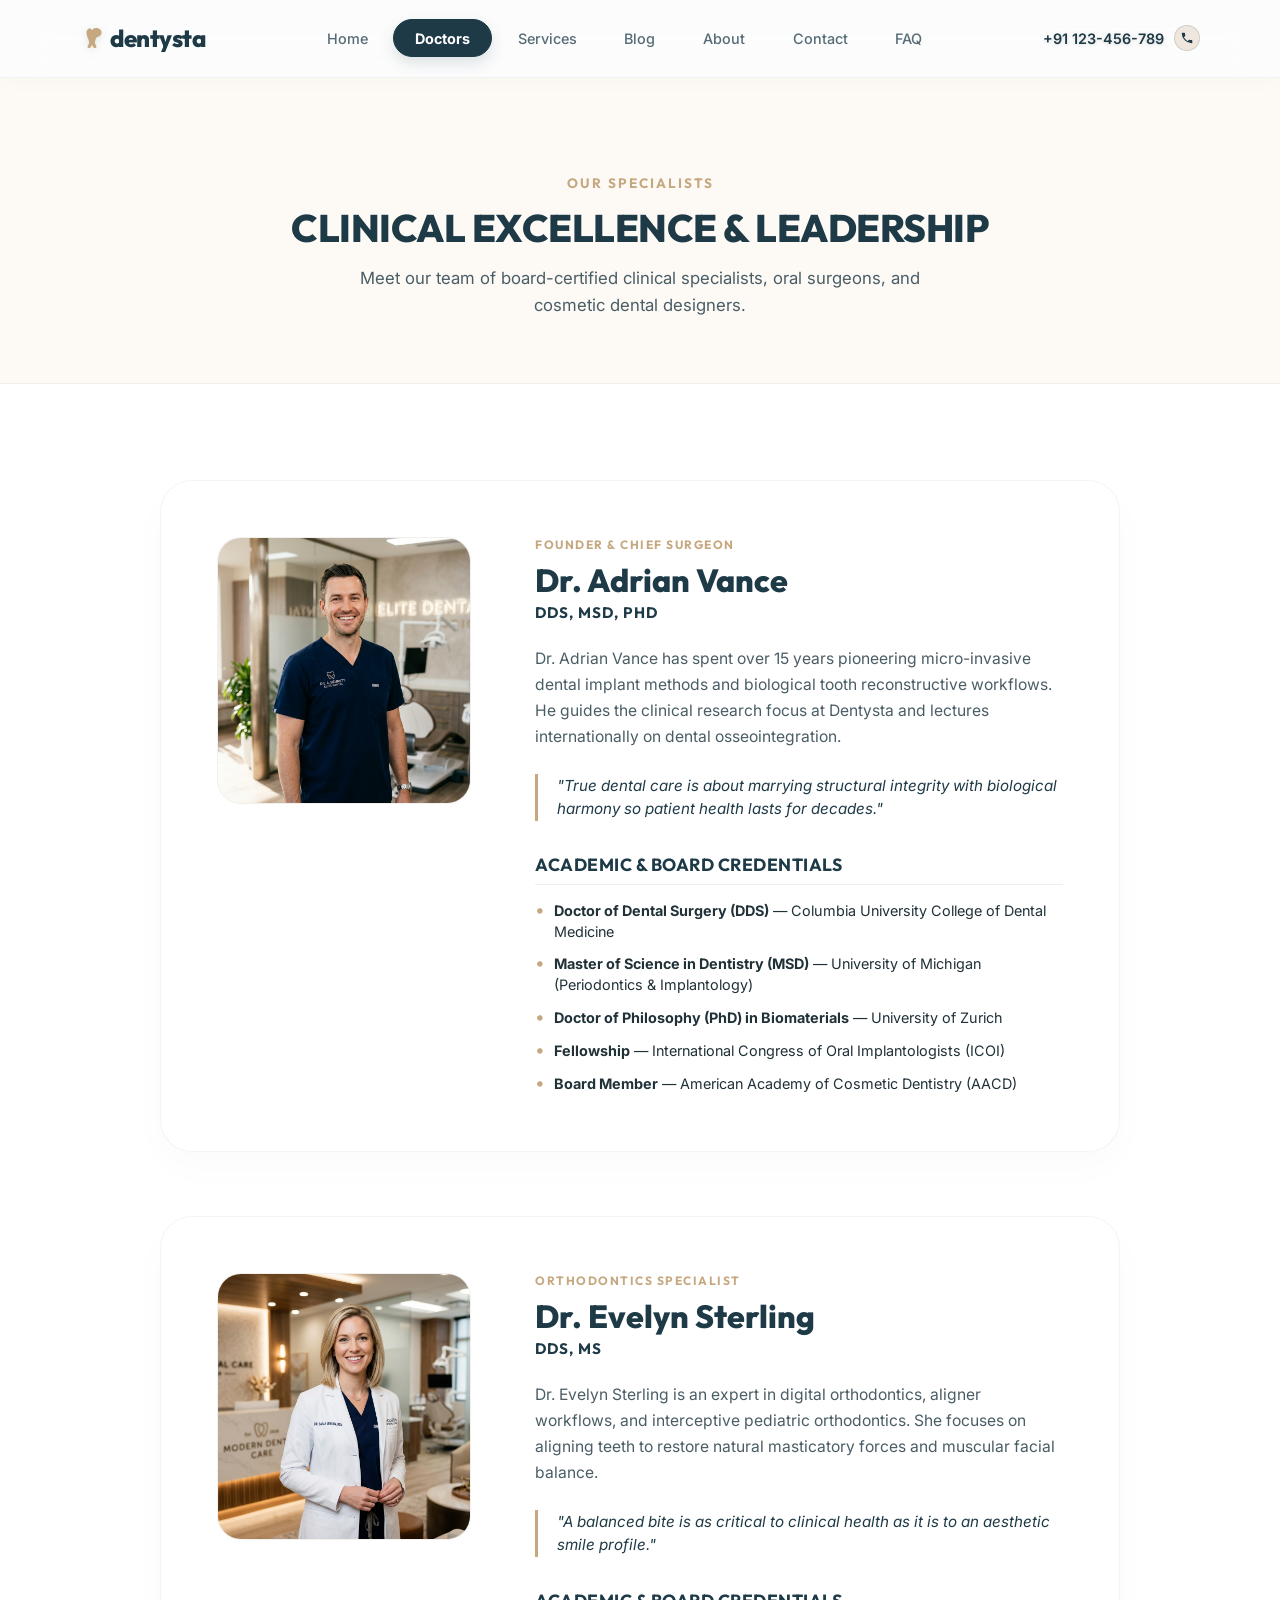
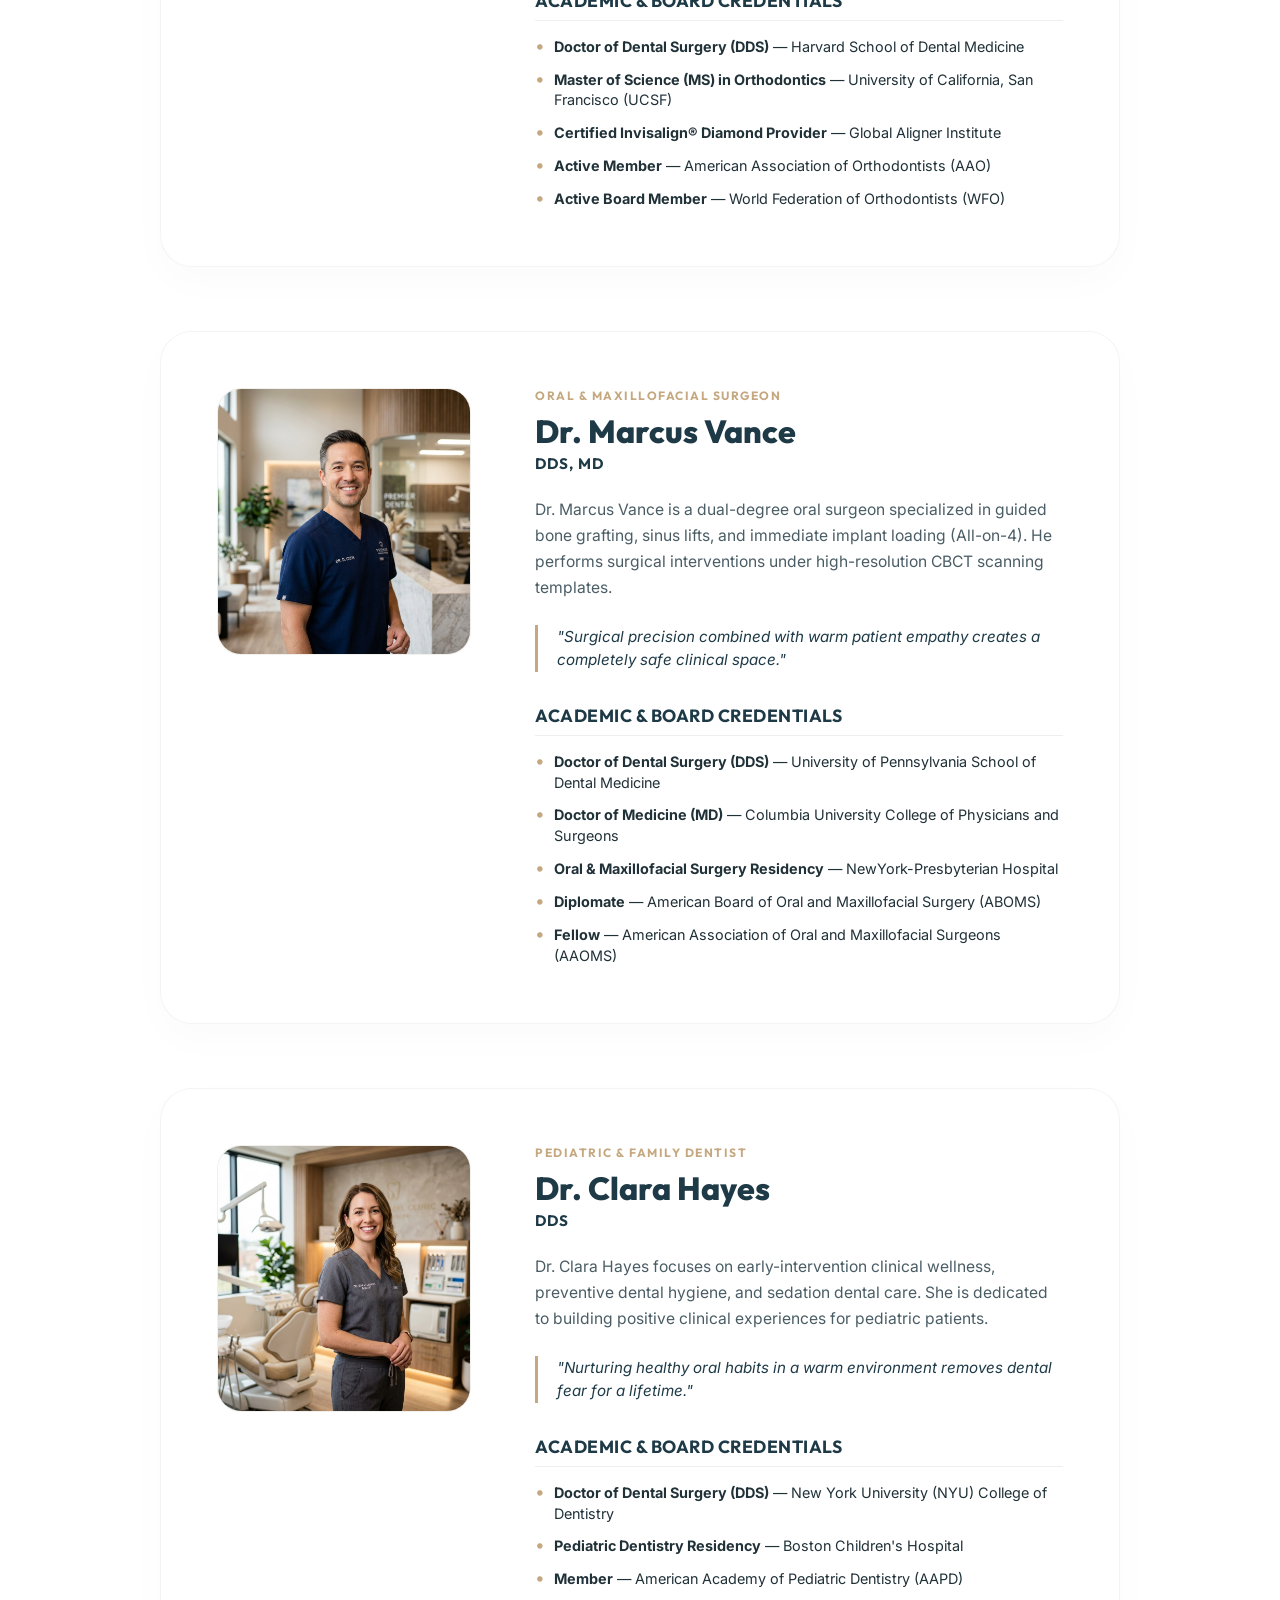
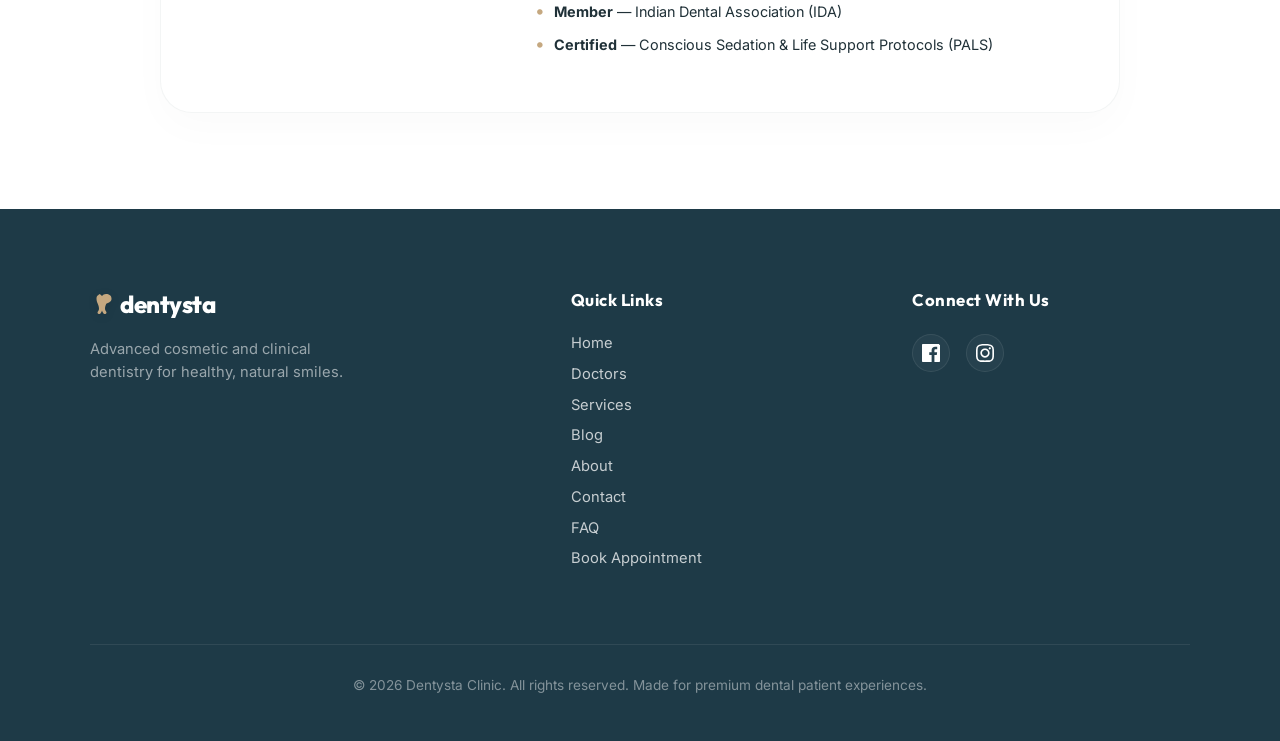
==== commit dfb1bd39: "Add files via upload" ====
--- a/doctors.html
+++ b/doctors.html
@@ -11,6 +11,8 @@
   <link href="https://fonts.googleapis.com/css2?family=Inter:wght@400;500;600&family=Outfit:wght@400;500;600;700;800&display=swap" rel="stylesheet">
   <!-- CSS Stylesheet -->
   <link rel="stylesheet" href="style.css">
+  <!-- Favicon -->
+  <link rel="icon" type="image/svg+xml" href="data:image/svg+xml,%3Csvg xmlns='http://www.w3.org/2000/svg' viewBox='0 0 24 24' fill='none'%3E%3Cpath d='M12 2c-3.16 0-5.5 1.63-5.5 4.5 0 2 .5 3.5 1.25 5.25.75 1.75 1.25 3.25 1.25 5.25 0 1.5-1.5 2.5-1.5 3.5 0 1 1 1.5 2 1.5s2-2 2.5-3.5c.5 1.5 1.5 3.5 2.5 3.5s2-.5 2-1.5c0-1-1.5-2-1.5-3.5 0-2 .5-3.5 1.25-5.25C21 10 21.5 8.5 21.5 6.5 21.5 3.63 19.16 2 16 2c-1.8 0-3 .8-4 2-1-1.2-2.2-2-4-2z' stroke='%23c5a880' stroke-width='1.8' fill='%231e3a47' stroke-linecap='round' stroke-linejoin='round'/%3E%3C/svg%3E">
 </head>
 <body>
   <!-- Header Navigation -->
@@ -31,6 +33,7 @@
       <a href="index.html#blog" class="nav-link">Blog</a>
       <a href="index.html#about" class="nav-link">About</a>
       <a href="index.html#contact" class="nav-link">Contact</a>
+      <a href="index.html#faq" class="nav-link">FAQ</a>
     </nav>
 
     <!-- Contact Info -->
@@ -203,6 +206,8 @@
           <a href="index.html#services">Services</a>
           <a href="index.html#blog">Blog</a>
           <a href="index.html#about">About</a>
+          <a href="index.html#contact">Contact</a>
+          <a href="index.html#faq">FAQ</a>
           <a href="index.html#book">Book Appointment</a>
         </div>
 
--- a/style.css
+++ b/style.css
@@ -77,27 +77,98 @@
   filter: blur(12px);
   transform: translateY(-10px);
   animation: blurRevealHeader 1.2s cubic-bezier(0.16, 1, 0.3, 1) 0s forwards;
-  background: rgba(253, 251, 247, 0.08);
+  background: rgba(253, 251, 247, 0.05);
   backdrop-filter: blur(20px);
   -webkit-backdrop-filter: blur(20px);
   border: none;
   border-bottom: 1px solid rgba(253, 251, 247, 0.15);
   padding: 1.2rem 5rem;
   border-radius: 0 0 16px 16px;
-  box-shadow: 0 8px 32px rgba(0, 0, 0, 0.02);
+  box-shadow: none;
   will-change: filter, opacity, transform;
-  transition: background 0.3s ease, border-bottom-color 0.3s ease, box-shadow 0.3s ease, padding 0.3s ease, border-radius 0.3s ease;
-}
-
+  transition: background 0.4s ease, border-color 0.4s ease, box-shadow 0.4s ease, padding 0.4s ease, border-radius 0.4s ease;
+}
+
+.hero-header .logo-wrapper {
+  color: #fdfaf6;
+  transition: color 0.4s ease;
+}
+
+.hero-header .logo-text {
+  color: #fdfaf6;
+  transition: color 0.4s ease;
+}
+
+.hero-header .nav-link {
+  color: #ffffff;
+  transition: all 0.4s var(--transition-bezier);
+}
+
+.hero-header .nav-link.active {
+  background: var(--accent-gold);
+  color: var(--primary-color) !important;
+}
+
+.hero-header .nav-link:hover:not(.active) {
+  background: rgba(253, 251, 247, 0.12);
+  color: var(--accent-gold) !important;
+}
+
+.hero-header .contact-item {
+  color: #ffffff;
+  transition: color 0.4s ease;
+}
+
+.hero-header .contact-icon-wrapper {
+  border-color: rgba(253, 251, 247, 0.25) !important;
+  color: #ffffff;
+  transition: border-color 0.4s ease, color 0.4s ease;
+}
+
+/* Scrolled state overrides */
 .hero-header.scrolled {
-  background: rgba(30, 58, 71, 0.75);
-  backdrop-filter: blur(20px);
-  -webkit-backdrop-filter: blur(20px);
-  border-bottom-color: rgba(197, 168, 128, 0.25);
-  box-shadow: 0 10px 30px rgba(0, 0, 0, 0.08);
+  background: rgba(255, 255, 255, 0.85);
+  backdrop-filter: blur(25px);
+  -webkit-backdrop-filter: blur(25px);
+  border-bottom: 1px solid rgba(30, 58, 71, 0.08);
+  box-shadow: 0 10px 30px rgba(0, 0, 0, 0.06);
   padding-top: 0.8rem;
   padding-bottom: 0.8rem;
   border-radius: 0;
+}
+
+.hero-header.scrolled .logo-wrapper {
+  color: var(--primary-color);
+}
+
+.hero-header.scrolled .logo-text {
+  color: var(--primary-color);
+}
+
+.hero-header.scrolled .nav-link {
+  color: var(--primary-color);
+}
+
+.hero-header.scrolled .nav-link.active {
+  background: var(--primary-color);
+  color: var(--white) !important;
+  border-color: var(--primary-color);
+  box-shadow: 0 6px 15px rgba(30, 58, 71, 0.15);
+}
+
+.hero-header.scrolled .nav-link:hover:not(.active) {
+  background: rgba(30, 58, 71, 0.06);
+  color: var(--primary-color) !important;
+  border-color: rgba(30, 58, 71, 0.15);
+}
+
+.hero-header.scrolled .contact-item {
+  color: var(--primary-color);
+}
+
+.hero-header.scrolled .contact-icon-wrapper {
+  border-color: rgba(30, 58, 71, 0.15) !important;
+  color: var(--primary-color);
 }
 
 /* Logo */
@@ -2353,44 +2424,94 @@
   align-items: center;
 }
 
-.contact-grid {
+.contact-layout-grid {
   display: grid;
-  grid-template-columns: 1.15fr 0.85fr;
-  gap: 5rem;
+  grid-template-columns: 1fr 1fr;
+  gap: 4rem;
   width: 100%;
   max-width: 1100px;
   text-align: left;
-  padding-bottom: 6rem;
-  border-bottom: 1px solid rgba(255, 255, 255, 0.1);
-}
-
-.contact-card {
+  margin-top: 3.5rem;
+  margin-bottom: 5rem;
+}
+
+.contact-map-panel {
   display: flex;
   flex-direction: column;
-  align-items: flex-start;
-}
-
-.contact-grid-title {
-  font-family: 'Outfit', sans-serif;
-  font-size: 2.8rem;
-  font-weight: 800;
-  letter-spacing: -1px;
-  margin-bottom: 1rem;
-  color: var(--white);
-}
-
-.contact-grid-desc {
-  font-family: 'Inter', sans-serif;
-  font-size: 1.05rem;
-  color: rgba(255, 255, 255, 0.65);
-  line-height: 1.6;
-  margin-bottom: 3rem;
-}
-
-.contact-details-list {
+}
+
+.contact-map-panel .map-container {
+  width: 100%;
+  height: 380px;
+  border-radius: 24px;
+  overflow: hidden;
+  border: 1px solid rgba(197, 168, 128, 0.35);
+  box-shadow: 0 15px 40px rgba(0, 0, 0, 0.2);
+}
+
+.contact-map-panel .map-container iframe {
+  width: 100%;
+  height: 100%;
+  display: block;
+}
+
+.get-directions-btn {
+  display: flex;
+  align-items: center;
+  justify-content: center;
+  gap: 0.6rem;
+  background: var(--accent-gold);
+  color: var(--primary-color);
+  font-family: 'Outfit', sans-serif;
+  font-weight: 700;
+  font-size: 0.95rem;
+  text-transform: uppercase;
+  letter-spacing: 0.5px;
+  padding: 1.1rem 2rem;
+  border-radius: 16px;
+  text-decoration: none;
+  margin-top: 1.5rem;
+  box-shadow: 0 10px 25px rgba(197, 168, 128, 0.15);
+  border: 1px solid rgba(255, 255, 255, 0.2);
+  transition: background-color 0.3s, transform 0.2s, box-shadow 0.3s;
+  width: 100%;
+}
+
+.get-directions-btn:hover {
+  background: var(--accent-hover);
+  color: var(--primary-color);
+  transform: translateY(-2px);
+  box-shadow: 0 12px 30px rgba(197, 168, 128, 0.35);
+}
+
+.contact-info-panel {
   display: flex;
   flex-direction: column;
   gap: 2rem;
+}
+
+.info-block-card {
+  background: rgba(255, 255, 255, 0.03);
+  border: 1px solid rgba(255, 255, 255, 0.08);
+  border-radius: 24px;
+  padding: 2.2rem 2.5rem;
+  display: flex;
+  flex-direction: column;
+}
+
+.info-block-card h3 {
+  font-family: 'Outfit', sans-serif;
+  font-size: 1.35rem;
+  font-weight: 700;
+  letter-spacing: 0.5px;
+  color: var(--accent-gold);
+  margin-bottom: 1.5rem;
+}
+
+.contact-details-list {
+  display: flex;
+  flex-direction: column;
+  gap: 1.5rem;
 }
 
 .detail-item {
@@ -2418,37 +2539,25 @@
   font-weight: 700;
   margin-bottom: 0.3rem;
   letter-spacing: 0.3px;
+  color: var(--white);
 }
 
 .detail-info p {
   font-family: 'Inter', sans-serif;
   font-size: 0.95rem;
   color: rgba(255, 255, 255, 0.8);
-}
-
-.hours-card {
-  background: rgba(255, 255, 255, 0.03);
-  border: 1px solid rgba(255, 255, 255, 0.08);
-  border-radius: 24px;
-  padding: 3rem;
+  margin: 0;
+}
+
+.hours-rows-list {
   display: flex;
   flex-direction: column;
-  height: fit-content;
-}
-
-.hours-title {
-  font-family: 'Outfit', sans-serif;
-  font-size: 1.35rem;
-  font-weight: 700;
-  letter-spacing: 0.5px;
-  color: var(--accent-gold);
-  margin-bottom: 1.8rem;
 }
 
 .hours-row {
   display: flex;
   justify-content: space-between;
-  padding: 1rem 0;
+  padding: 0.8rem 0;
   border-bottom: 1px solid rgba(255, 255, 255, 0.08);
   font-family: 'Inter', sans-serif;
   font-size: 0.95rem;
@@ -2471,32 +2580,47 @@
   font-weight: 600;
 }
 
-.emergency-notice {
-  margin-top: 2.2rem;
+.emergency-notice-box {
+  margin-top: 1.5rem;
   background: rgba(197, 168, 128, 0.08);
-  border-left: 3px solid var(--accent-gold);
-  padding: 1.2rem;
-  border-radius: 0 12px 12px 0;
-  text-align: left;
-}
-
-.emergency-notice h4 {
-  font-family: 'Outfit', sans-serif;
-  font-size: 1rem;
+  border-left: 3.5px solid var(--accent-gold);
+  padding: 1rem 1.2rem;
+  border-radius: 0 16px 16px 0;
+  display: flex;
+  gap: 0.8rem;
+  align-items: flex-start;
+}
+
+.emergency-notice-box .alert-icon {
+  font-size: 1.2rem;
+  line-height: 1;
+}
+
+.emergency-notice-box h4 {
+  font-family: 'Outfit', sans-serif;
+  font-size: 0.95rem;
   font-weight: 700;
   color: var(--accent-gold);
-  margin-bottom: 0.4rem;
-}
-
-.emergency-notice p {
-  font-family: 'Inter', sans-serif;
-  font-size: 0.88rem;
+  margin-bottom: 0.3rem;
+}
+
+.emergency-notice-box p {
+  font-family: 'Inter', sans-serif;
+  font-size: 0.85rem;
   line-height: 1.5;
   color: rgba(255, 255, 255, 0.75);
-}
-
-.emergency-notice strong {
+  margin: 0;
+}
+
+.emergency-notice-box strong {
   color: var(--white);
+}
+
+@media (max-width: 992px) {
+  .contact-layout-grid {
+    grid-template-columns: 1fr;
+    gap: 3rem;
+  }
 }
 
 
@@ -3270,3 +3394,851 @@
     font-size: 1.6rem;
   }
 }
+
+/* ==========================================================================
+   Patient Experience Expansion Styles
+   ========================================================================== */
+
+/* 1. Emergency Alert Banner */
+.emergency-banner {
+  position: fixed;
+  top: 0;
+  left: 0;
+  width: 100%;
+  background: #b93939;
+  color: #ffffff;
+  z-index: 1100;
+  box-shadow: 0 4px 15px rgba(0,0,0,0.15);
+  transition: transform 0.3s ease;
+  border-bottom: 2px solid rgba(197, 168, 128, 0.4);
+}
+
+.emergency-container {
+  display: flex;
+  align-items: center;
+  justify-content: space-between;
+  width: 100%;
+  max-width: 1200px;
+  padding: 0.65rem 2rem;
+  margin: 0 auto;
+  gap: 1.2rem;
+  flex-wrap: wrap;
+}
+
+.emergency-badge-wrap {
+  display: flex;
+  align-items: center;
+  gap: 0.5rem;
+}
+
+.emergency-icon {
+  font-size: 1.1rem;
+}
+
+.emergency-badge {
+  font-family: 'Outfit', sans-serif;
+  font-weight: 700;
+  color: #ffffff;
+  font-size: 0.9rem;
+  text-transform: uppercase;
+  letter-spacing: 0.5px;
+}
+
+.emergency-text {
+  font-family: 'Inter', sans-serif;
+  font-size: 0.88rem;
+  color: rgba(255, 255, 255, 0.95);
+  flex: 1;
+  min-width: 280px;
+  font-weight: 500;
+}
+
+.emergency-actions {
+  display: flex;
+  align-items: center;
+  gap: 1.2rem;
+}
+
+.emergency-call-btn {
+  font-family: 'Outfit', sans-serif;
+  background: #ffffff;
+  color: #b93939;
+  padding: 0.4rem 1.2rem;
+  border-radius: 20px;
+  font-size: 0.85rem;
+  font-weight: 700;
+  text-decoration: none;
+  transition: transform 0.2s, background-color 0.2s;
+  text-transform: uppercase;
+  letter-spacing: 0.5px;
+  box-shadow: 0 4px 10px rgba(0, 0, 0, 0.1);
+}
+
+.emergency-call-btn:hover {
+  transform: translateY(-1px);
+  background: #ffebeb;
+}
+
+.emergency-close-btn {
+  background: none;
+  border: none;
+  color: rgba(255, 255, 255, 0.8);
+  font-size: 1.6rem;
+  line-height: 1;
+  cursor: pointer;
+  transition: color 0.2s;
+  padding: 0;
+}
+
+.emergency-close-btn:hover {
+  color: #ffffff;
+}
+
+/* Adjustments for sticky floating structures when banner is active */
+body.has-emergency-banner .hero-header {
+  top: 48px;
+}
+
+body.has-emergency-banner .subpage-header {
+  top: 48px;
+}
+
+body.has-emergency-banner .hero-content {
+  margin-top: calc(8.5rem + 48px);
+}
+
+@media (max-width: 900px) {
+  body.has-emergency-banner .hero-header {
+    top: 68px;
+  }
+  body.has-emergency-banner .subpage-header {
+    top: 68px;
+  }
+}
+
+@media (max-width: 576px) {
+  .emergency-container {
+    padding: 0.6rem 1rem;
+    justify-content: center;
+    text-align: center;
+    gap: 0.6rem;
+  }
+  
+  .emergency-text {
+    min-width: 100%;
+    font-size: 0.8rem;
+  }
+  
+  .emergency-actions {
+    width: 100%;
+    justify-content: space-between;
+  }
+  
+  body.has-emergency-banner .hero-header {
+    top: 105px;
+  }
+  body.has-emergency-banner .subpage-header {
+    top: 105px;
+  }
+}
+
+/* 2. Before & After Case Study Gallery */
+.gallery-wrapper {
+  display: grid;
+  grid-template-columns: 1.2fr 1fr;
+  gap: 3rem;
+  margin-top: 3.5rem;
+  align-items: start;
+}
+
+.gallery-featured-card {
+  background: rgba(255, 255, 255, 0.4);
+  backdrop-filter: blur(20px);
+  -webkit-backdrop-filter: blur(20px);
+  border: 1px solid rgba(197, 168, 128, 0.25);
+  border-radius: 28px;
+  padding: 2.2rem;
+  box-shadow: 0 20px 45px rgba(30, 58, 71, 0.03);
+}
+
+.gallery-card-header {
+  margin-bottom: 1.5rem;
+}
+
+.gallery-card-header h3 {
+  font-family: 'Outfit', sans-serif;
+  font-size: 1.6rem;
+  font-weight: 700;
+  color: var(--primary-color);
+  margin: 0.2rem 0 0 0;
+  letter-spacing: -0.5px;
+}
+
+.case-badge {
+  font-family: 'Inter', sans-serif;
+  font-size: 0.8rem;
+  font-weight: 600;
+  text-transform: uppercase;
+  color: var(--accent-gold);
+  letter-spacing: 1px;
+}
+
+.gallery-cases-grid {
+  display: flex;
+  flex-direction: column;
+  gap: 2rem;
+}
+
+.case-card {
+  display: grid;
+  grid-template-columns: 150px 1fr;
+  background: rgba(255, 255, 255, 0.35);
+  border: 1px solid rgba(197, 168, 128, 0.2);
+  border-radius: 20px;
+  overflow: hidden;
+  transition: transform 0.4s var(--transition-bezier), border-color 0.3s ease;
+  box-shadow: 0 10px 30px rgba(0, 0, 0, 0.01);
+}
+
+.case-card:hover {
+  transform: translateY(-4px);
+  border-color: rgba(197, 168, 128, 0.45);
+}
+
+.case-card-visual {
+  position: relative;
+  width: 100%;
+  height: 100%;
+  min-height: 120px;
+}
+
+.case-thumb-split {
+  display: grid;
+  grid-template-columns: 1fr 1fr;
+  width: 100%;
+  height: 100%;
+}
+
+.case-thumb-before,
+.case-thumb-after {
+  background-size: cover;
+  background-position: center;
+  height: 100%;
+}
+
+.case-visual-badge {
+  position: absolute;
+  bottom: 8px;
+  left: 8px;
+  font-family: 'Inter', sans-serif;
+  font-size: 0.65rem;
+  font-weight: 600;
+  text-transform: uppercase;
+  color: #ffffff;
+  background: rgba(30, 58, 71, 0.85);
+  padding: 2px 6px;
+  border-radius: 4px;
+  letter-spacing: 0.5px;
+}
+
+.case-card-info {
+  padding: 1.2rem 1.5rem;
+  display: flex;
+  flex-direction: column;
+  justify-content: center;
+}
+
+.case-card-info h3 {
+  font-family: 'Outfit', sans-serif;
+  font-size: 1.15rem;
+  font-weight: 700;
+  color: var(--primary-color);
+  margin: 0 0 0.3rem 0;
+}
+
+.case-card-info p {
+  font-family: 'Inter', sans-serif;
+  font-size: 0.85rem;
+  color: var(--text-dark);
+  line-height: 1.45;
+  margin: 0;
+}
+
+@media (max-width: 992px) {
+  .gallery-wrapper {
+    grid-template-columns: 1fr;
+    gap: 2.5rem;
+  }
+}
+
+@media (max-width: 576px) {
+  .case-card {
+    grid-template-columns: 120px 1fr;
+  }
+  .case-card-info {
+    padding: 1rem;
+  }
+  .case-card-info h3 {
+    font-size: 1rem;
+  }
+  .case-card-info p {
+    font-size: 0.8rem;
+  }
+}
+
+/* 3. Google Reviews Section */
+.reviews-section {
+  background: var(--bg-cream);
+  padding: 8rem 0;
+  position: relative;
+  border-bottom: 1px solid rgba(197, 168, 128, 0.15);
+}
+
+.reviews-grid {
+  display: grid;
+  grid-template-columns: repeat(auto-fit, minmax(320px, 1fr));
+  gap: 2.2rem;
+  margin-top: 3.5rem;
+}
+
+.review-card {
+  background: #ffffff;
+  border: 1px solid rgba(197, 168, 128, 0.2);
+  border-radius: 24px;
+  padding: 2.2rem;
+  box-shadow: 0 15px 40px rgba(30, 58, 71, 0.02);
+  display: flex;
+  flex-direction: column;
+  transition: transform 0.4s var(--transition-bezier), border-color 0.3s ease, box-shadow 0.3s ease;
+}
+
+.review-card:hover {
+  transform: translateY(-5px);
+  border-color: rgba(197, 168, 128, 0.45);
+  box-shadow: 0 20px 50px rgba(30, 58, 71, 0.05);
+}
+
+.review-header {
+  display: flex;
+  align-items: center;
+  justify-content: space-between;
+  margin-bottom: 1.2rem;
+}
+
+.reviewer-profile {
+  display: flex;
+  align-items: center;
+  gap: 0.8rem;
+}
+
+.reviewer-avatar {
+  width: 44px;
+  height: 44px;
+  border-radius: 50%;
+  display: flex;
+  align-items: center;
+  justify-content: center;
+  font-family: 'Outfit', sans-serif;
+  font-weight: 700;
+  font-size: 0.95rem;
+}
+
+.avatar-1 {
+  background: #e8ecef;
+  color: #1e3a47;
+}
+
+.avatar-2 {
+  background: #fdf6ec;
+  color: #c5a880;
+}
+
+.avatar-3 {
+  background: #edf8f6;
+  color: #2e7d6b;
+}
+
+.reviewer-meta h4 {
+  font-family: 'Outfit', sans-serif;
+  font-size: 0.95rem;
+  font-weight: 700;
+  color: var(--primary-color);
+  margin: 0;
+}
+
+.reviewer-meta .review-date {
+  font-family: 'Inter', sans-serif;
+  font-size: 0.75rem;
+  color: var(--text-muted);
+}
+
+.google-badge-logo {
+  color: #4285F4;
+  display: flex;
+  align-items: center;
+}
+
+.review-rating {
+  margin-bottom: 0.8rem;
+}
+
+.star-rating {
+  color: #ffc107;
+  font-size: 1.1rem;
+  letter-spacing: 2px;
+}
+
+.review-body {
+  font-family: 'Inter', sans-serif;
+  font-size: 0.9rem;
+  color: var(--text-dark);
+  line-height: 1.6;
+  margin: 0 0 1.5rem 0;
+  flex: 1;
+}
+
+.verified-indicator {
+  display: flex;
+  align-items: center;
+  gap: 0.4rem;
+  font-family: 'Inter', sans-serif;
+  font-size: 0.75rem;
+  font-weight: 600;
+  color: #2e7d6b;
+  text-transform: uppercase;
+  letter-spacing: 0.5px;
+}
+
+.check-icon {
+  display: inline-flex;
+  align-items: center;
+  justify-content: center;
+  width: 14px;
+  height: 14px;
+  background: #edf8f6;
+  border-radius: 50%;
+  font-size: 0.65rem;
+  font-weight: 700;
+}
+
+/* 4. FAQ Accordion Section */
+.faq-section {
+  background: linear-gradient(180deg, #1e3a47 0%, #11222b 100%);
+  padding: 8rem 0;
+  position: relative;
+  border-top: 1px solid rgba(197, 168, 128, 0.25);
+  border-bottom: 1px solid rgba(197, 168, 128, 0.15);
+}
+
+.faq-section .section-title {
+  color: #ffffff;
+}
+
+.faq-section .section-subtitle {
+  color: rgba(253, 251, 247, 0.7);
+}
+
+.faq-accordion {
+  max-width: 850px;
+  margin: 3.5rem auto 0 auto;
+  display: flex;
+  flex-direction: column;
+  gap: 1.2rem;
+}
+
+.faq-item {
+  border: 1px solid rgba(253, 251, 247, 0.08);
+  border-radius: 16px;
+  background: rgba(253, 251, 247, 0.02);
+  margin-bottom: 0.5rem;
+  padding: 0 1.5rem;
+  transition: border-color 0.3s ease, background-color 0.3s ease, box-shadow 0.3s ease;
+}
+
+.faq-item:hover,
+.faq-item.active {
+  border-color: rgba(197, 168, 128, 0.45);
+  background: rgba(253, 251, 247, 0.04);
+  box-shadow: 0 10px 30px rgba(0, 0, 0, 0.1);
+}
+
+.faq-header {
+  width: 100%;
+  display: flex;
+  justify-content: space-between;
+  align-items: center;
+  background: none;
+  border: none;
+  padding: 1.5rem 0;
+  cursor: pointer;
+  text-align: left;
+  font-family: 'Outfit', sans-serif;
+  font-size: 1.15rem;
+  font-weight: 700;
+  color: #ffffff;
+  transition: color 0.3s ease;
+}
+
+.faq-header:hover {
+  color: var(--accent-gold);
+}
+
+.faq-toggle-icon {
+  display: flex;
+  align-items: center;
+  justify-content: center;
+  color: var(--accent-gold);
+  transition: transform 0.3s var(--transition-bezier);
+}
+
+.faq-item.active .faq-toggle-icon {
+  transform: rotate(45deg);
+}
+
+.faq-answer {
+  max-height: 0;
+  overflow: hidden;
+  transition: max-height 0.4s cubic-bezier(0.16, 1, 0.3, 1);
+}
+
+.faq-answer-inner {
+  padding: 0 0 1.8rem 0;
+}
+
+.faq-answer p {
+  font-family: 'Inter', sans-serif;
+  font-size: 0.92rem;
+  color: rgba(253, 251, 247, 0.85);
+  line-height: 1.65;
+  margin: 0;
+}
+
+
+
+/* 6. Floating WhatsApp Button */
+.whatsapp-float {
+  position: fixed;
+  bottom: 2rem;
+  right: 2rem;
+  width: 60px;
+  height: 60px;
+  background-color: #25D366;
+  color: #ffffff;
+  border-radius: 50%;
+  display: flex;
+  align-items: center;
+  justify-content: center;
+  box-shadow: 0 6px 20px rgba(37, 211, 102, 0.35);
+  z-index: 999;
+  cursor: pointer;
+  transition: transform 0.3s var(--transition-bezier), box-shadow 0.3s ease;
+  text-decoration: none;
+}
+
+.whatsapp-float:hover {
+  transform: scale(1.1) translateY(-2px);
+  box-shadow: 0 8px 25px rgba(37, 211, 102, 0.5);
+}
+
+.whatsapp-icon {
+  display: block;
+}
+
+.whatsapp-tooltip {
+  position: absolute;
+  right: 75px;
+  background: var(--primary-color);
+  color: #ffffff;
+  font-family: 'Inter', sans-serif;
+  font-size: 0.8rem;
+  font-weight: 600;
+  padding: 0.5rem 1rem;
+  border-radius: 8px;
+  box-shadow: 0 5px 15px rgba(0, 0, 0, 0.15);
+  opacity: 0;
+  pointer-events: none;
+  transition: opacity 0.3s ease, transform 0.3s var(--transition-bezier);
+  transform: translateX(10px);
+  white-space: nowrap;
+  border: 1px solid rgba(197, 168, 128, 0.25);
+}
+
+.whatsapp-float:hover .whatsapp-tooltip {
+  opacity: 1;
+  transform: translateX(0);
+}
+
+/* 7. Sticky Book Appointment Button */
+.sticky-booking-btn {
+  position: fixed;
+  bottom: 6.75rem;
+  right: 2rem;
+  width: 60px;
+  height: 60px;
+  background-color: var(--accent-gold);
+  color: var(--primary-color);
+  border-radius: 50%;
+  display: flex;
+  align-items: center;
+  justify-content: center;
+  box-shadow: 0 6px 20px rgba(197, 168, 128, 0.35);
+  border: 1px solid rgba(255, 255, 255, 0.25);
+  text-decoration: none;
+  z-index: 999;
+  opacity: 0;
+  pointer-events: none;
+  transform: translateY(20px);
+  transition: opacity 0.4s ease, transform 0.4s var(--transition-bezier), background-color 0.3s ease, box-shadow 0.3s ease;
+}
+
+.sticky-booking-btn.visible {
+  opacity: 1;
+  pointer-events: auto;
+  transform: translateY(0);
+  animation: pulse-gold 2.5s infinite;
+}
+
+.sticky-booking-btn:hover {
+  transform: scale(1.1) translateY(-2px);
+  background-color: var(--accent-hover);
+  box-shadow: 0 8px 25px rgba(197, 168, 128, 0.5);
+  color: var(--primary-color);
+}
+
+.booking-btn-icon {
+  display: block;
+}
+
+.booking-tooltip {
+  position: absolute;
+  right: 75px;
+  background: var(--primary-color);
+  color: #ffffff;
+  font-family: 'Inter', sans-serif;
+  font-size: 0.8rem;
+  font-weight: 600;
+  padding: 0.5rem 1rem;
+  border-radius: 8px;
+  box-shadow: 0 5px 15px rgba(0, 0, 0, 0.15);
+  opacity: 0;
+  pointer-events: none;
+  transition: opacity 0.3s ease, transform 0.3s var(--transition-bezier);
+  transform: translateX(10px);
+  white-space: nowrap;
+  border: 1px solid rgba(197, 168, 128, 0.25);
+}
+
+.sticky-booking-btn:hover .booking-tooltip {
+  opacity: 1;
+  transform: translateX(0);
+}
+
+/* Pulsing Gold Animation */
+@keyframes pulse-gold {
+  0% {
+    box-shadow: 0 0 0 0 rgba(197, 168, 128, 0.5);
+  }
+  70% {
+    box-shadow: 0 0 0 15px rgba(197, 168, 128, 0);
+  }
+  100% {
+    box-shadow: 0 0 0 0 rgba(197, 168, 128, 0);
+  }
+}
+
+@media (max-width: 576px) {
+  .whatsapp-float {
+    bottom: 1.5rem;
+    right: 1.5rem;
+    width: 50px;
+    height: 50px;
+  }
+  .whatsapp-tooltip {
+    display: none;
+  }
+  .sticky-booking-btn {
+    bottom: 5.1rem;
+    right: 1.5rem;
+    width: 50px;
+    height: 50px;
+  }
+  .booking-tooltip {
+    display: none;
+  }
+}
+
+/* 8. Treatment Subpages Layouts */
+.treatment-hero-content {
+  max-width: 800px;
+  margin: 0 auto;
+  text-align: center;
+}
+
+.treatment-grid {
+  display: grid;
+  grid-template-columns: 1.2fr 1fr;
+  gap: 4rem;
+  max-width: 1100px;
+  margin: 0 auto 6rem auto;
+  align-items: start;
+  padding: 0 1.5rem;
+}
+
+.treatment-details-content h2 {
+  font-family: 'Outfit', sans-serif;
+  font-size: 2.2rem;
+  font-weight: 800;
+  color: var(--primary-color);
+  margin: 0 0 1.2rem 0;
+  letter-spacing: -0.5px;
+}
+
+.treatment-details-content p {
+  font-family: 'Inter', sans-serif;
+  font-size: 0.95rem;
+  color: var(--text-dark);
+  line-height: 1.65;
+  margin: 0 0 1.5rem 0;
+}
+
+.treatment-details-content p.lead-text {
+  font-size: 1.15rem;
+  font-weight: 600;
+  color: var(--primary-color);
+  line-height: 1.6;
+}
+
+.treatment-timeline-wrap {
+  margin-top: 3.5rem;
+}
+
+.treatment-timeline-wrap h3 {
+  font-family: 'Outfit', sans-serif;
+  font-size: 1.5rem;
+  font-weight: 700;
+  color: var(--primary-color);
+  margin-bottom: 2rem;
+}
+
+.treatment-timeline {
+  display: flex;
+  flex-direction: column;
+  gap: 2rem;
+  border-left: 2px solid rgba(197, 168, 128, 0.3);
+  padding-left: 1.8rem;
+  margin-left: 0.5rem;
+}
+
+.timeline-step {
+  position: relative;
+}
+
+.timeline-step::before {
+  content: '';
+  position: absolute;
+  left: calc(-1.8rem - 7px);
+  top: 4px;
+  width: 12px;
+  height: 12px;
+  border-radius: 50%;
+  background: var(--accent-gold);
+  border: 2px solid #ffffff;
+  box-shadow: 0 0 0 3px rgba(197, 168, 128, 0.2);
+}
+
+.timeline-step h4 {
+  font-family: 'Outfit', sans-serif;
+  font-size: 1.1rem;
+  font-weight: 700;
+  color: var(--primary-color);
+  margin: 0 0 0.3rem 0;
+}
+
+.timeline-step p {
+  font-family: 'Inter', sans-serif;
+  font-size: 0.9rem;
+  color: var(--text-dark);
+  line-height: 1.5;
+  margin: 0;
+}
+
+.treatment-specs-sidebar {
+  background: var(--bg-cream);
+  border: 1px solid rgba(197, 168, 128, 0.25);
+  border-radius: 28px;
+  padding: 2.5rem;
+  box-shadow: 0 15px 40px rgba(0, 0, 0, 0.02);
+  position: sticky;
+  top: 7rem;
+}
+
+.treatment-specs-sidebar h3 {
+  font-family: 'Outfit', sans-serif;
+  font-size: 1.35rem;
+  font-weight: 800;
+  color: var(--primary-color);
+  margin: 0 0 1.5rem 0;
+  border-bottom: 1px solid rgba(197, 168, 128, 0.2);
+  padding-bottom: 0.8rem;
+  letter-spacing: -0.5px;
+}
+
+.treatment-spec-item {
+  display: flex;
+  justify-content: space-between;
+  margin-bottom: 1.2rem;
+  font-family: 'Inter', sans-serif;
+  font-size: 0.92rem;
+}
+
+.treatment-spec-item:last-child {
+  margin-bottom: 0;
+}
+
+.treatment-spec-item .label {
+  font-weight: 600;
+  color: var(--text-muted);
+}
+
+.treatment-spec-item .val {
+  font-weight: 700;
+  color: var(--primary-color);
+}
+
+.sidebar-cta-btn {
+  display: block;
+  width: 100%;
+  text-align: center;
+  background: var(--primary-color);
+  color: #ffffff;
+  font-family: 'Outfit', sans-serif;
+  font-weight: 700;
+  font-size: 0.9rem;
+  text-transform: uppercase;
+  letter-spacing: 0.5px;
+  padding: 1.1rem 0;
+  border-radius: 12px;
+  text-decoration: none;
+  margin-top: 2rem;
+  box-shadow: 0 10px 25px rgba(30, 58, 71, 0.15);
+  transition: background-color 0.3s, transform 0.2s, box-shadow 0.3s;
+}
+
+.sidebar-cta-btn:hover {
+  background: var(--accent-gold);
+  color: var(--primary-color);
+  transform: translateY(-2px);
+  box-shadow: 0 12px 30px rgba(197, 168, 128, 0.3);
+}
+
+@media (max-width: 992px) {
+  .treatment-grid {
+    grid-template-columns: 1fr;
+    gap: 3.5rem;
+  }
+  .treatment-specs-sidebar {
+    position: relative;
+    top: 0;
+  }
+}
+
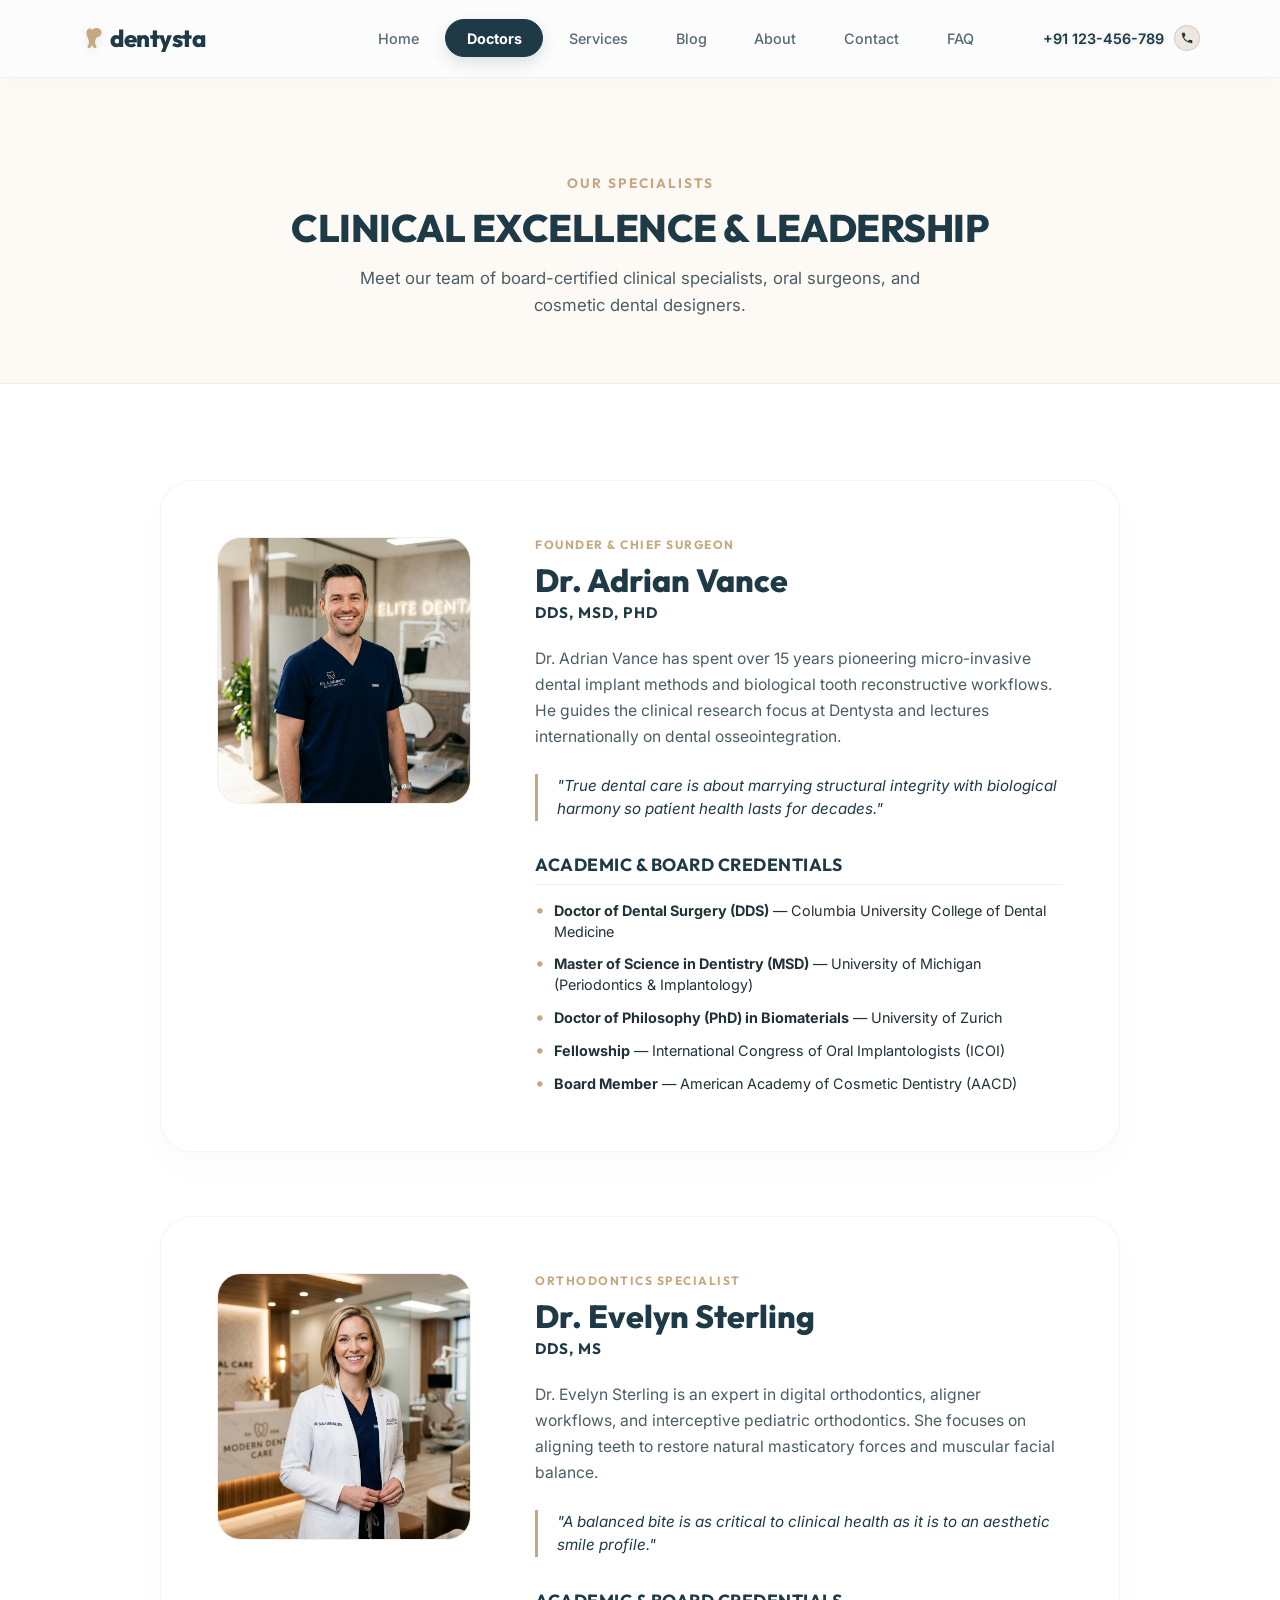
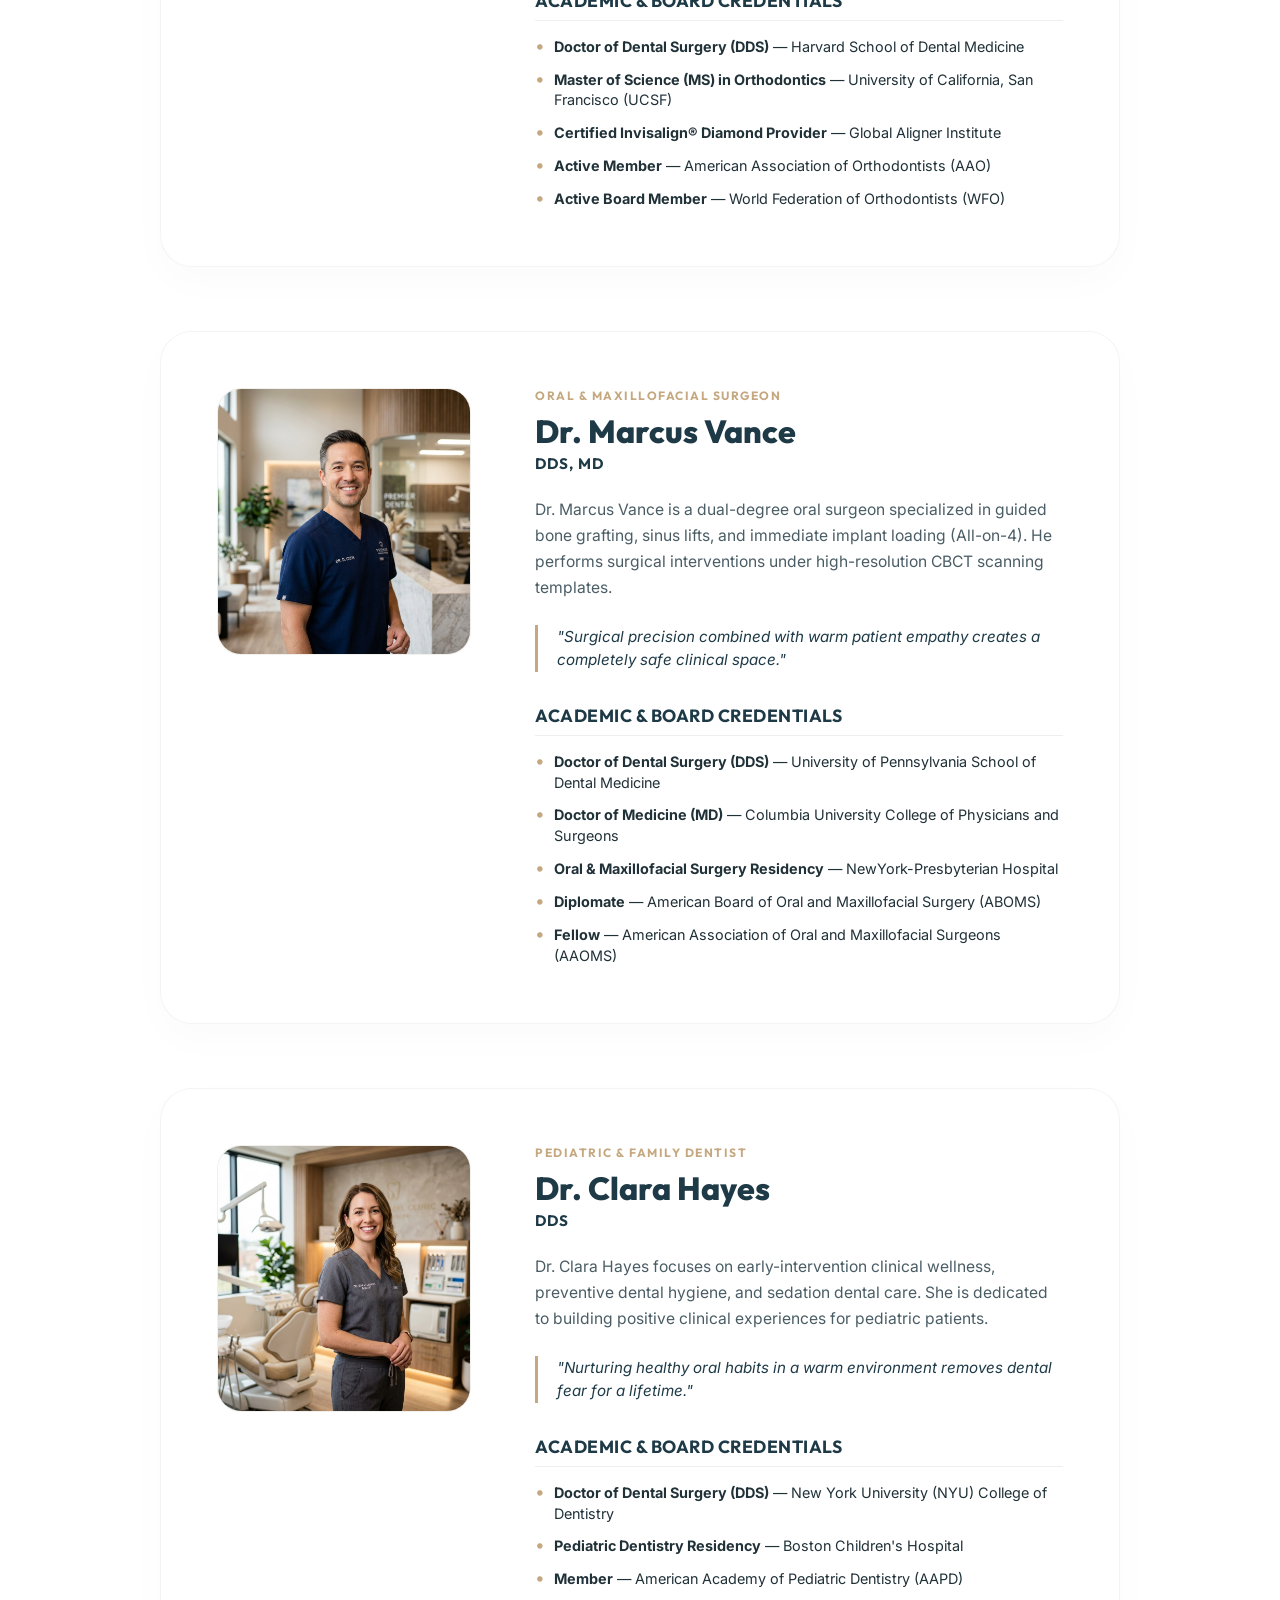
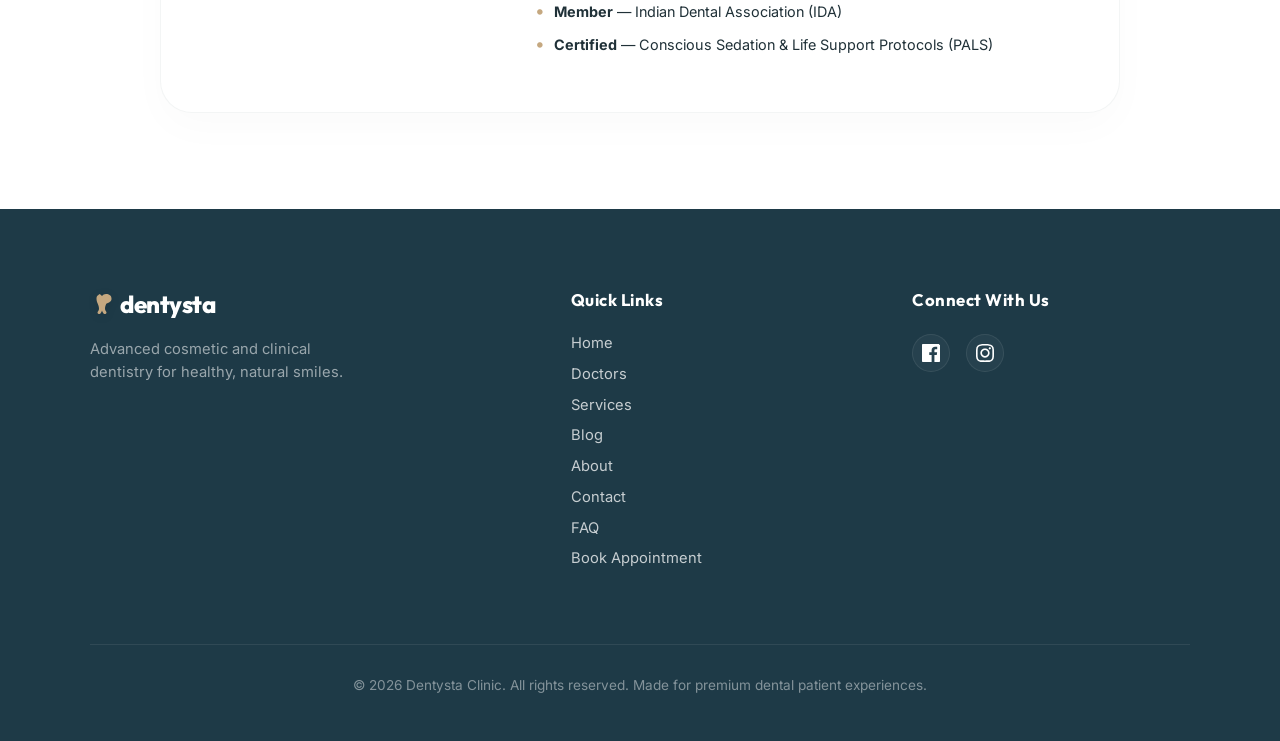
==== commit 6796c8a3: "Add files via upload" ====
--- a/doctors.html
+++ b/doctors.html
@@ -25,31 +25,41 @@
       <span class="logo-text animate-text" style="color: var(--primary-color);">dentysta</span>
     </a>
 
-    <!-- Navigation Pill -->
-    <nav class="nav-pill">
-      <a href="index.html#home" class="nav-link">Home</a>
-      <a href="doctors.html" class="nav-link active">Doctors</a>
-      <a href="index.html#services" class="nav-link">Services</a>
-      <a href="index.html#blog" class="nav-link">Blog</a>
-      <a href="index.html#about" class="nav-link">About</a>
-      <a href="index.html#contact" class="nav-link">Contact</a>
-      <a href="index.html#faq" class="nav-link">FAQ</a>
-    </nav>
-
-    <!-- Contact Info -->
-    <div class="contact-info">
-      <a href="tel:+91123456789" class="contact-item" style="color: var(--primary-color);">
-        <div class="contact-text-group">
-          <span class="contact-label">+91 123-456-789</span>
-        </div>
-        <span class="contact-icon-wrapper" style="border-color: rgba(30, 58, 71, 0.15); color: var(--primary-color);">
-          <svg class="contact-icon" width="14" height="14" viewBox="0 0 24 24" fill="currentColor" xmlns="http://www.w3.org/2000/svg">
-            <path d="M6.62 10.79a15.09 15.09 0 0 0 6.59 6.59l2.2-2.2a1 1 0 0 1 1.11-.27c1.12.42 2.33.64 3.57.64a1 1 0 0 1 1 1V20a1 1 0 0 1-1 1A17 17 0 0 1 3 4a1 1 0 0 1 1-1h3.5a1 1 0 0 1 1 1c0 1.24.22 2.45.64 3.57a1 1 0 0 1-.27 1.11l-2.22 2.2z"/>
-          </svg>
-        </span>
-      </a>
-    </div>
-  </header>
+      <!-- Navigation & Contact Wrapper for Mobile Menu -->
+      <div class="nav-menu-wrapper" id="navMenuWrapper">
+        <!-- Navigation Pill -->
+        <nav class="nav-pill">
+          <a href="index.html#home" class="nav-link">Home</a>
+          <a href="doctors.html" class="nav-link active">Doctors</a>
+          <a href="index.html#services" class="nav-link">Services</a>
+          <a href="index.html#blog" class="nav-link">Blog</a>
+          <a href="index.html#about" class="nav-link">About</a>
+          <a href="index.html#contact" class="nav-link">Contact</a>
+          <a href="index.html#faq" class="nav-link">FAQ</a>
+        </nav>
+
+        <!-- Contact Info -->
+        <div class="contact-info">
+          <a href="tel:+91123456789" class="contact-item" style="color: var(--primary-color);">
+            <div class="contact-text-group">
+              <span class="contact-label">+91 123-456-789</span>
+            </div>
+            <span class="contact-icon-wrapper" style="border-color: rgba(30, 58, 71, 0.15); color: var(--primary-color);">
+              <svg class="contact-icon" width="14" height="14" viewBox="0 0 24 24" fill="currentColor" xmlns="http://www.w3.org/2000/svg">
+                <path d="M6.62 10.79a15.09 15.09 0 0 0 6.59 6.59l2.2-2.2a1 1 0 0 1 1.11-.27c1.12.42 2.33.64 3.57.64a1 1 0 0 1 1 1V20a1 1 0 0 1-1 1A17 17 0 0 1 3 4a1 1 0 0 1 1-1h3.5a1 1 0 0 1 1 1c0 1.24.22 2.45.64 3.57a1 1 0 0 1-.27 1.11l-2.22 2.2z"/>
+              </svg>
+            </span>
+          </a>
+        </div>
+      </div>
+
+      <!-- Mobile Menu Toggle Button -->
+      <button class="mobile-menu-toggle" id="mobileMenuToggle" aria-label="Toggle Navigation Menu">
+        <span class="hamburger-bar"></span>
+        <span class="hamburger-bar"></span>
+        <span class="hamburger-bar"></span>
+      </button>
+    </header>
 
   <!-- Subpage Hero Banner -->
   <section class="subpage-hero">
@@ -230,7 +240,72 @@
     <div class="footer-bottom">
       <p>&copy; 2026 Dentysta Clinic. All rights reserved. Made for premium dental patient experiences.</p>
     </div>
-  </div>
-</footer>
+  </footer>
+
+  <!-- Back to Top Floating Button -->
+  <a href="#" class="back-to-top-btn" id="backToTopBtn" aria-label="Back to Top">
+    <svg width="24" height="24" viewBox="0 0 24 24" fill="none" stroke="currentColor" stroke-width="2.5" stroke-linecap="round" stroke-linejoin="round">
+      <line x1="12" y1="19" x2="12" y2="5"></line>
+      <polyline points="5 12 12 5 19 12"></polyline>
+    </svg>
+    <span class="back-to-top-tooltip">Back to Top</span>
+  </a>
+
+  <!-- Script for Back to Top Scroll Behavior -->
+  <script>
+    // Force subpage to start from the top section on reload, but preserve back/forward scroll position
+    const navEntries = performance.getEntriesByType('navigation');
+    const isReload = navEntries.length > 0 && navEntries[0].type === 'reload';
+
+    if (isReload) {
+      if (history.scrollRestoration) {
+        history.scrollRestoration = 'manual';
+      }
+      window.scrollTo({ top: 0, behavior: 'instant' });
+    } else {
+      if (history.scrollRestoration) {
+        history.scrollRestoration = 'auto';
+      }
+    }
+
+    // Mobile Menu Toggle Behavior
+    const mobileMenuToggle = document.getElementById('mobileMenuToggle');
+    const navMenuWrapper = document.getElementById('navMenuWrapper');
+    if (mobileMenuToggle && navMenuWrapper) {
+      mobileMenuToggle.addEventListener('click', () => {
+        mobileMenuToggle.classList.toggle('active');
+        navMenuWrapper.classList.toggle('active');
+        document.body.classList.toggle('menu-open');
+      });
+
+      // Close menu when clicking a nav link
+      const links = navMenuWrapper.querySelectorAll('.nav-link, .contact-item');
+      links.forEach(link => {
+        link.addEventListener('click', () => {
+          mobileMenuToggle.classList.remove('active');
+          navMenuWrapper.classList.remove('active');
+          document.body.classList.remove('menu-open');
+        });
+      });
+    }
+
+    const backToTopBtn = document.getElementById('backToTopBtn');
+    if (backToTopBtn) {
+      window.addEventListener('scroll', () => {
+        if (window.scrollY > 150) {
+          backToTopBtn.classList.add('visible');
+        } else {
+          backToTopBtn.classList.remove('visible');
+        }
+      });
+      backToTopBtn.addEventListener('click', (e) => {
+        e.preventDefault();
+        window.scrollTo({
+          top: 0,
+          behavior: 'smooth'
+        });
+      });
+    }
+  </script>
 </body>
 </html>
--- a/style.css
+++ b/style.css
@@ -1093,33 +1093,7 @@
     padding: 1.5rem 1.5rem 2.5rem 1.5rem;
     min-height: auto;
   }
-  .hero-header {
-    flex-direction: column;
-    align-items: flex-start;
-    gap: 1.2rem;
-    border-radius: 0 0 16px 16px;
-    padding: 1.2rem 1.5rem;
-  }
-  .logo-wrapper {
-    margin-bottom: 0.2rem;
-  }
-  .nav-pill {
-    width: 100%;
-    justify-content: space-around;
-    padding: 0.3rem;
-  }
-  .nav-link {
-    padding: 0.5rem 0.8rem;
-    font-size: 0.85rem;
-  }
-  .contact-info {
-    flex-direction: column;
-    align-items: flex-start;
-    gap: 0.4rem;
-  }
-  .contact-item {
-    font-size: 0.85rem;
-  }
+
   .hero-content {
     margin-top: 5.5rem;
     max-width: 100%;
@@ -1152,6 +1126,48 @@
   }
   .stat-label {
     font-size: 0.8rem;
+  }
+
+  /* General section title responsive scaling */
+  .section-title {
+    font-size: 2.2rem !important;
+  }
+  .section-subtitle {
+    font-size: 0.95rem !important;
+    margin-bottom: 2.5rem !important;
+  }
+
+  /* Contact Map height adjustment */
+  .contact-map-wrapper iframe {
+    height: 300px !important;
+  }
+
+  /* Google Reviews Section mobile optimizations */
+  .reviews-section {
+    padding: 4.5rem 0 !important;
+  }
+  .reviews-grid {
+    grid-template-columns: repeat(auto-fit, minmax(280px, 1fr)) !important;
+    gap: 1.5rem !important;
+    margin-top: 2rem !important;
+  }
+  .review-card {
+    padding: 1.5rem !important;
+  }
+
+  /* FAQ Section mobile optimizations */
+  .faq-section {
+    padding: 4.5rem 0 !important;
+  }
+  .faq-accordion {
+    margin-top: 2rem !important;
+    gap: 0.8rem !important;
+  }
+  .faq-question h3 {
+    font-size: 1.05rem !important;
+  }
+  .faq-answer p {
+    font-size: 0.88rem !important;
   }
 }
 
@@ -1171,6 +1187,28 @@
   }
   .stat-item {
     flex: 0 0 100%;
+  }
+
+  /* Extreme mobile typography */
+  .section-title {
+    font-size: 1.85rem !important;
+  }
+  .section-subtitle {
+    font-size: 0.9rem !important;
+    margin-bottom: 2rem !important;
+  }
+
+  /* Extreme mobile Map adjustment */
+  .contact-map-wrapper iframe {
+    height: 240px !important;
+  }
+
+  /* Case study gallery grid layout card collapse */
+  .case-card {
+    grid-template-columns: 1fr !important;
+  }
+  .case-card-visual {
+    height: 160px !important;
   }
 }
 
@@ -4046,6 +4084,67 @@
   }
 }
 
+/* 9. Back to Top Floating Button */
+.back-to-top-btn {
+  position: fixed;
+  bottom: 11.5rem;
+  right: 2rem;
+  width: 60px;
+  height: 60px;
+  background-color: var(--primary-color);
+  color: #ffffff;
+  border-radius: 50%;
+  display: flex;
+  align-items: center;
+  justify-content: center;
+  box-shadow: 0 6px 20px rgba(30, 58, 71, 0.25);
+  border: 1px solid rgba(197, 168, 128, 0.25);
+  text-decoration: none;
+  z-index: 999;
+  opacity: 0;
+  pointer-events: none;
+  transform: translateY(20px);
+  transition: opacity 0.4s ease, transform 0.4s var(--transition-bezier), background-color 0.3s ease, box-shadow 0.3s ease, border-color 0.3s ease, color 0.3s ease;
+}
+
+.back-to-top-btn.visible {
+  opacity: 1;
+  pointer-events: auto;
+  transform: translateY(0);
+}
+
+.back-to-top-btn:hover {
+  transform: scale(1.1) translateY(-2px);
+  background-color: var(--accent-gold);
+  color: var(--primary-color);
+  border-color: var(--accent-gold);
+  box-shadow: 0 8px 25px rgba(197, 168, 128, 0.4);
+}
+
+.back-to-top-tooltip {
+  position: absolute;
+  right: 75px;
+  background: var(--primary-color);
+  color: #ffffff;
+  font-family: 'Inter', sans-serif;
+  font-size: 0.8rem;
+  font-weight: 600;
+  padding: 0.5rem 1rem;
+  border-radius: 8px;
+  box-shadow: 0 5px 15px rgba(0, 0, 0, 0.15);
+  opacity: 0;
+  pointer-events: none;
+  transition: opacity 0.3s ease, transform 0.3s var(--transition-bezier);
+  transform: translateX(10px);
+  white-space: nowrap;
+  border: 1px solid rgba(197, 168, 128, 0.25);
+}
+
+.back-to-top-btn:hover .back-to-top-tooltip {
+  opacity: 1;
+  transform: translateX(0);
+}
+
 @media (max-width: 576px) {
   .whatsapp-float {
     bottom: 1.5rem;
@@ -4065,6 +4164,206 @@
   .booking-tooltip {
     display: none;
   }
+  .back-to-top-btn {
+    bottom: 8.7rem;
+    right: 1.5rem;
+    width: 50px;
+    height: 50px;
+  }
+  .back-to-top-tooltip {
+    display: none;
+  }
+}
+
+/* Mobile Menu Toggle Button & Drawer */
+.mobile-menu-toggle {
+  display: none;
+  flex-direction: column;
+  justify-content: space-between;
+  width: 30px;
+  height: 20px;
+  background: none;
+  border: none;
+  cursor: pointer;
+  z-index: 1005;
+  padding: 0;
+}
+
+.hamburger-bar {
+  width: 100%;
+  height: 2px;
+  background-color: #ffffff;
+  border-radius: 2px;
+  transition: all 0.3s cubic-bezier(0.16, 1, 0.3, 1);
+}
+
+/* Scrolled & Light Header Hamburger Color */
+.scrolled .mobile-menu-toggle .hamburger-bar,
+.light-header .mobile-menu-toggle .hamburger-bar {
+  background-color: var(--primary-color);
+}
+
+/* Active hamburger state (forms X) */
+.mobile-menu-toggle.active .hamburger-bar {
+  background-color: #ffffff !important;
+}
+
+.mobile-menu-toggle.active .hamburger-bar:nth-child(1) {
+  transform: translateY(9px) rotate(45deg);
+}
+
+.mobile-menu-toggle.active .hamburger-bar:nth-child(2) {
+  opacity: 0;
+}
+
+.mobile-menu-toggle.active .hamburger-bar:nth-child(3) {
+  transform: translateY(-9px) rotate(-45deg);
+}
+
+/* Desktop styles for wrapper */
+.nav-menu-wrapper {
+  display: flex;
+  align-items: center;
+  gap: 3rem;
+  width: auto;
+}
+
+@media (max-width: 992px) {
+  .mobile-menu-toggle {
+    display: flex;
+  }
+
+  .hero-header {
+    flex-direction: row !important;
+    justify-content: space-between !important;
+    align-items: center !important;
+    flex-wrap: nowrap !important;
+    padding: 1rem 1.5rem !important;
+    gap: 0 !important;
+    border-radius: 0 0 16px 16px !important;
+  }
+  
+  .light-header {
+    flex-direction: row !important;
+    justify-content: space-between !important;
+    align-items: center !important;
+    flex-wrap: nowrap !important;
+    padding: 1rem 1.5rem !important;
+    gap: 0 !important;
+  }
+
+  .nav-menu-wrapper {
+    position: fixed;
+    top: 0;
+    left: 0;
+    width: 100vw;
+    height: 100vh;
+    background: rgba(30, 58, 71, 0.98);
+    backdrop-filter: blur(25px);
+    -webkit-backdrop-filter: blur(25px);
+    display: flex;
+    flex-direction: column;
+    justify-content: center;
+    align-items: center;
+    gap: 3.5rem;
+    padding: 2rem;
+    z-index: 1000;
+    transform: translateY(-100%);
+    opacity: 0;
+    pointer-events: none;
+    transition: transform 0.5s cubic-bezier(0.16, 1, 0.3, 1), opacity 0.4s ease;
+  }
+
+  .nav-menu-wrapper.active {
+    transform: translateY(0);
+    opacity: 1;
+    pointer-events: auto;
+  }
+
+  .nav-menu-wrapper .nav-pill {
+    flex-direction: column !important;
+    gap: 1.5rem !important;
+    width: 100% !important;
+    background: none !important;
+    border: none !important;
+    box-shadow: none !important;
+    padding: 0 !important;
+    align-items: center !important;
+  }
+
+  .nav-menu-wrapper .nav-link {
+    font-size: 1.3rem !important;
+    padding: 0.8rem 2.5rem !important;
+    color: #ffffff !important;
+    border-radius: 9999px !important;
+    width: auto !important;
+    text-align: center !important;
+    border: 1px solid transparent !important;
+  }
+
+  .nav-menu-wrapper .nav-link.active {
+    background: var(--accent-gold) !important;
+    color: var(--primary-color) !important;
+    box-shadow: 0 6px 20px rgba(197, 168, 128, 0.25) !important;
+  }
+
+  .nav-menu-wrapper .nav-link:hover:not(.active) {
+    background: rgba(255, 255, 255, 0.1) !important;
+    color: var(--accent-gold) !important;
+  }
+
+  .nav-menu-wrapper .contact-info {
+    flex-direction: column !important;
+    align-items: center !important;
+    gap: 1.2rem !important;
+    margin-top: 1rem !important;
+    width: 100% !important;
+    order: unset !important;
+  }
+
+  .nav-menu-wrapper .contact-item {
+    font-size: 1.1rem !important;
+    color: #ffffff !important;
+    justify-content: center !important;
+    text-shadow: none !important;
+    transform: none !important;
+  }
+
+  .nav-menu-wrapper .contact-item:hover {
+    color: var(--accent-gold) !important;
+  }
+
+  .nav-menu-wrapper .contact-icon-wrapper {
+    border-color: rgba(255, 255, 255, 0.25) !important;
+    color: #ffffff !important;
+  }
+
+  .nav-menu-wrapper .header-contact {
+    margin-top: 1rem !important;
+    width: 100% !important;
+    text-align: center !important;
+  }
+
+  .nav-menu-wrapper .contact-pill {
+    display: inline-block !important;
+    padding: 0.8rem 2rem !important;
+    background: var(--accent-gold) !important;
+    color: var(--primary-color) !important;
+    border-radius: 9999px !important;
+    font-weight: 600 !important;
+    text-decoration: none !important;
+    box-shadow: 0 6px 20px rgba(197, 168, 128, 0.2) !important;
+  }
+
+  .nav-menu-wrapper .contact-pill:hover {
+    background: #ffffff !important;
+    color: var(--primary-color) !important;
+    box-shadow: 0 8px 25px rgba(255, 255, 255, 0.3) !important;
+  }
+}
+
+body.menu-open {
+  overflow: hidden !important;
 }
 
 /* 8. Treatment Subpages Layouts */
